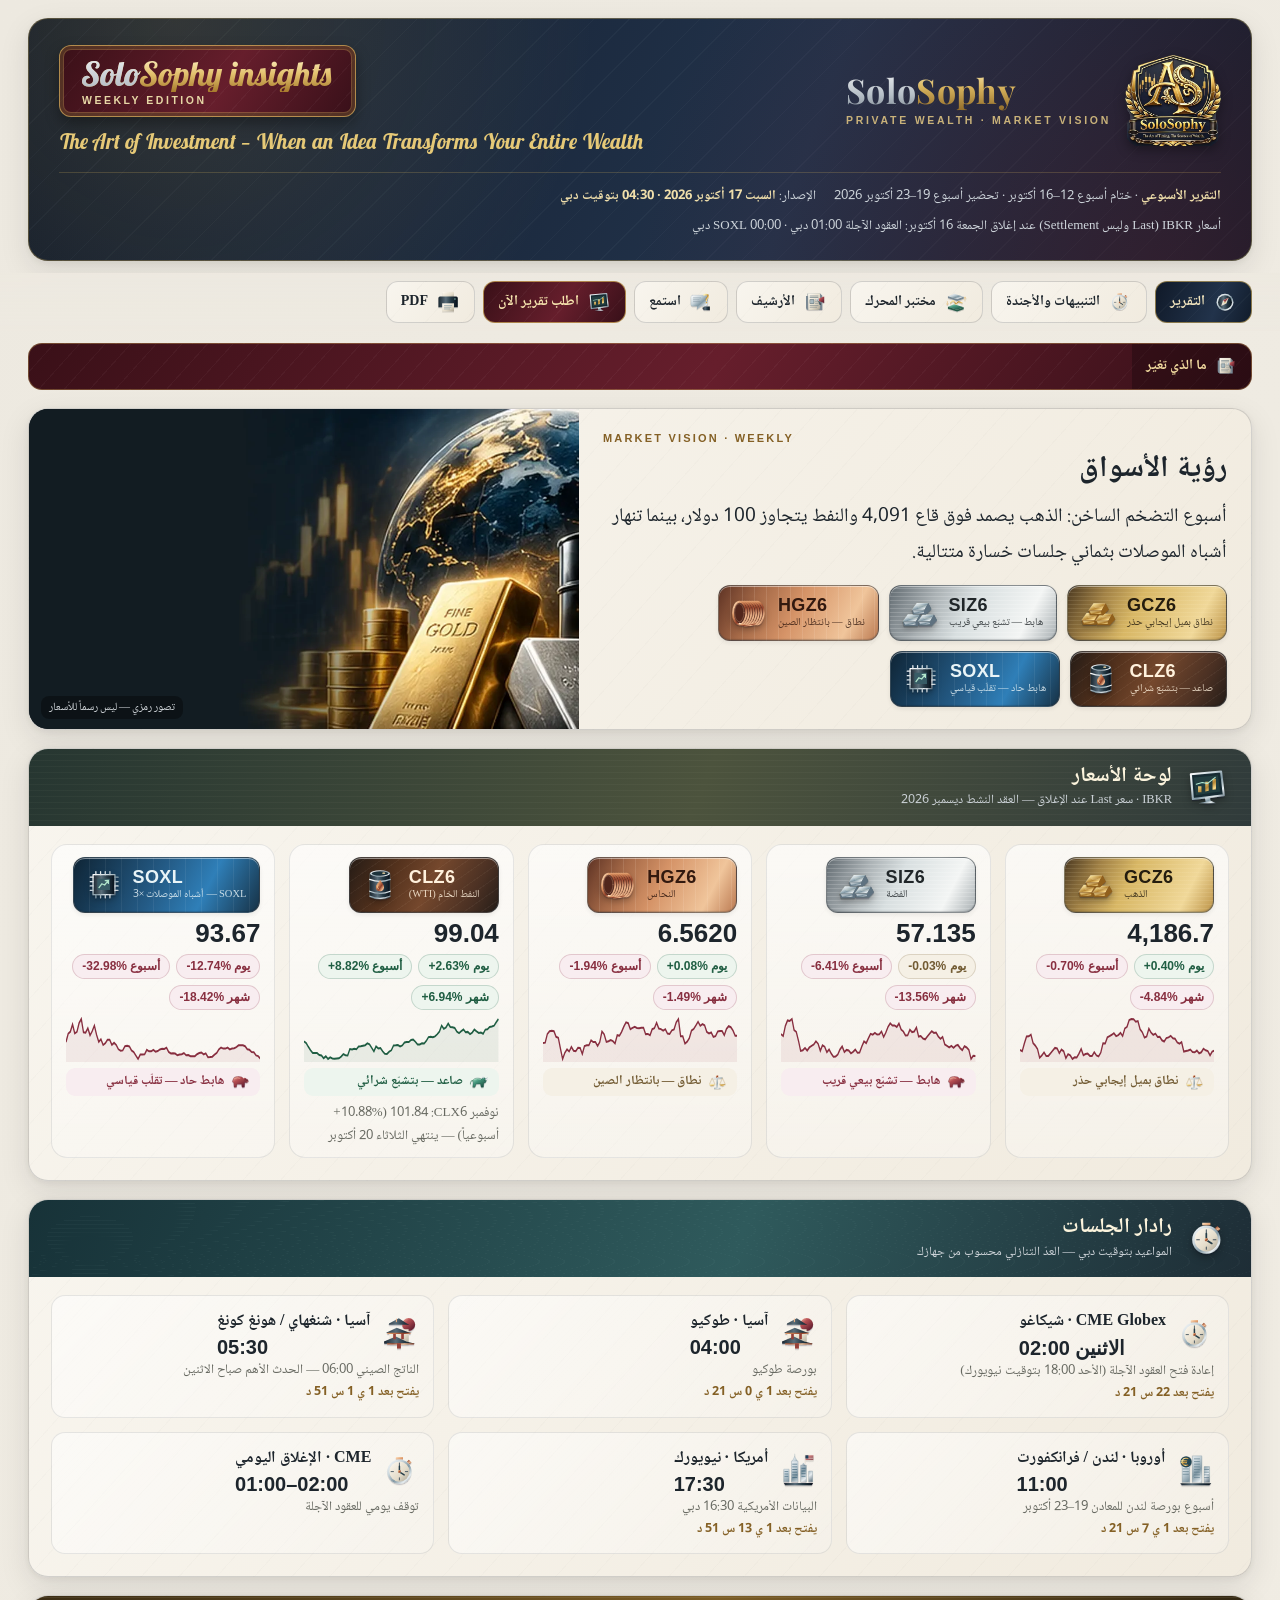
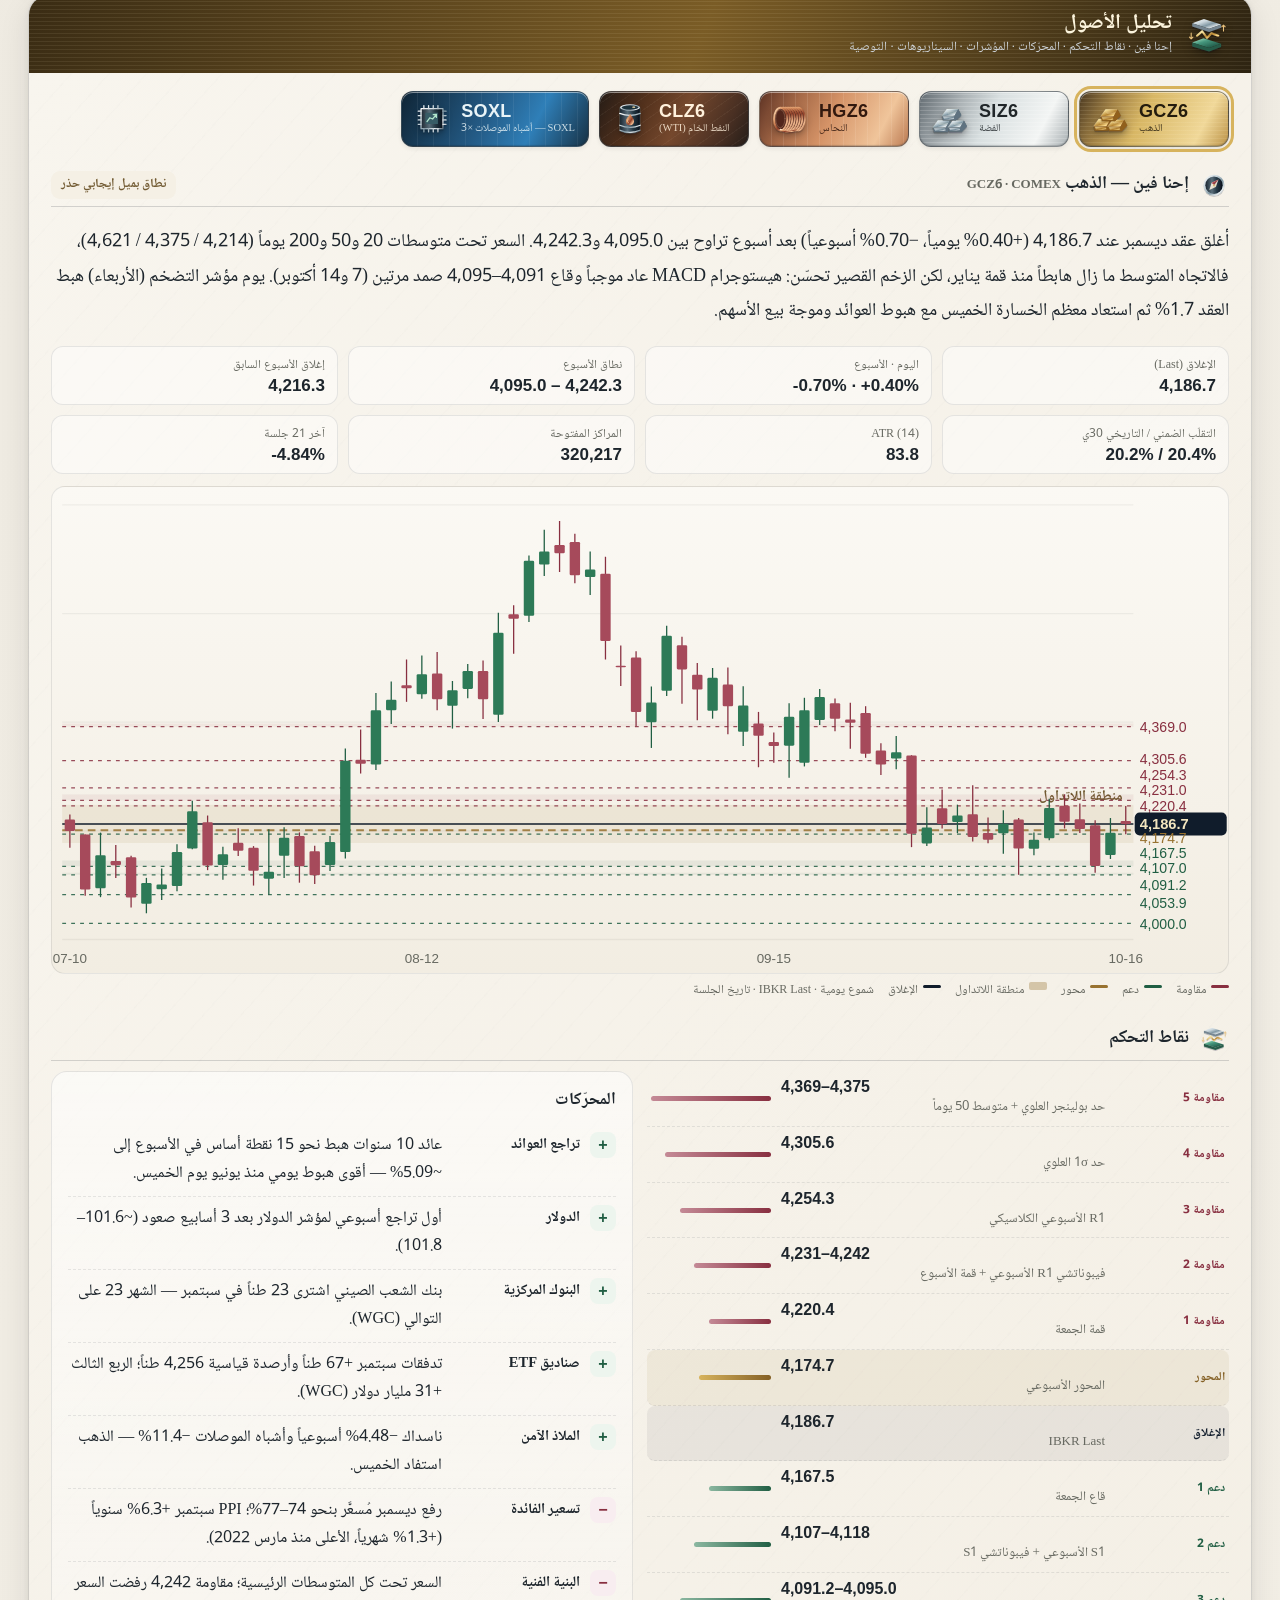
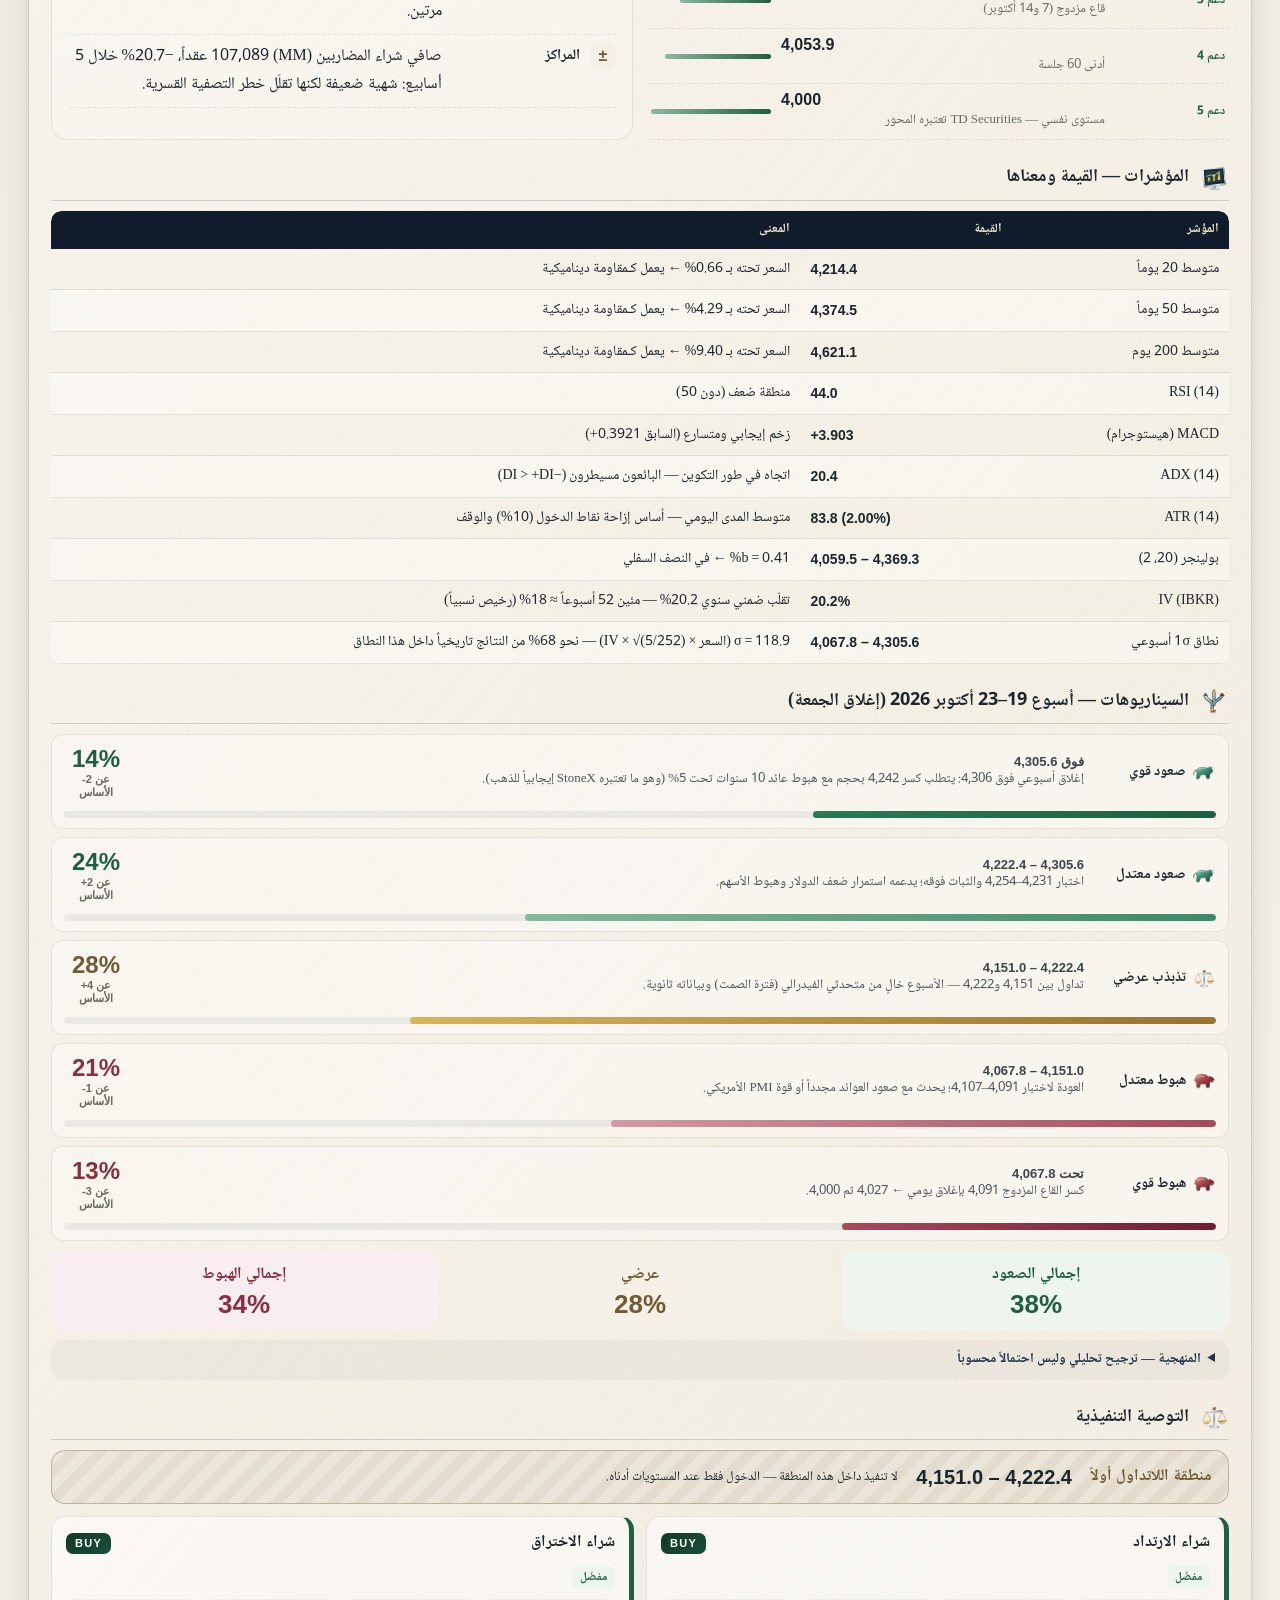
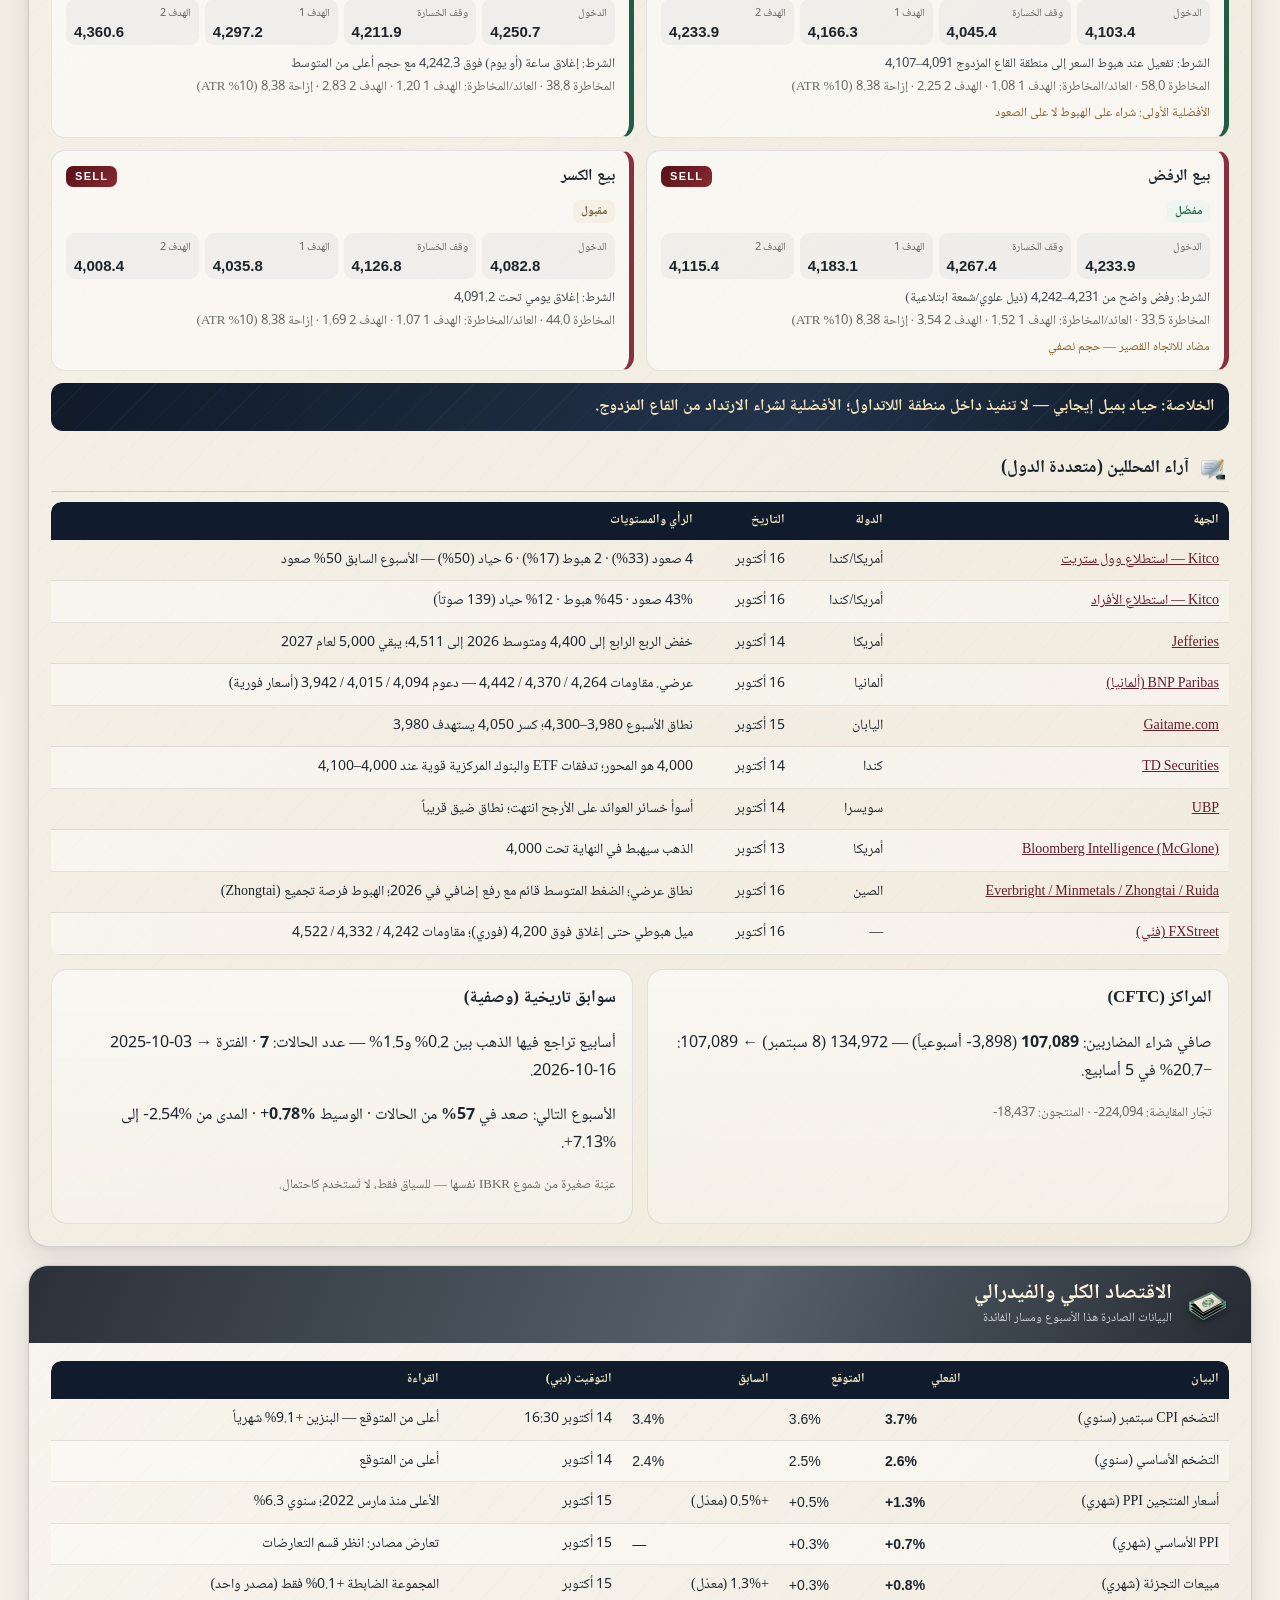
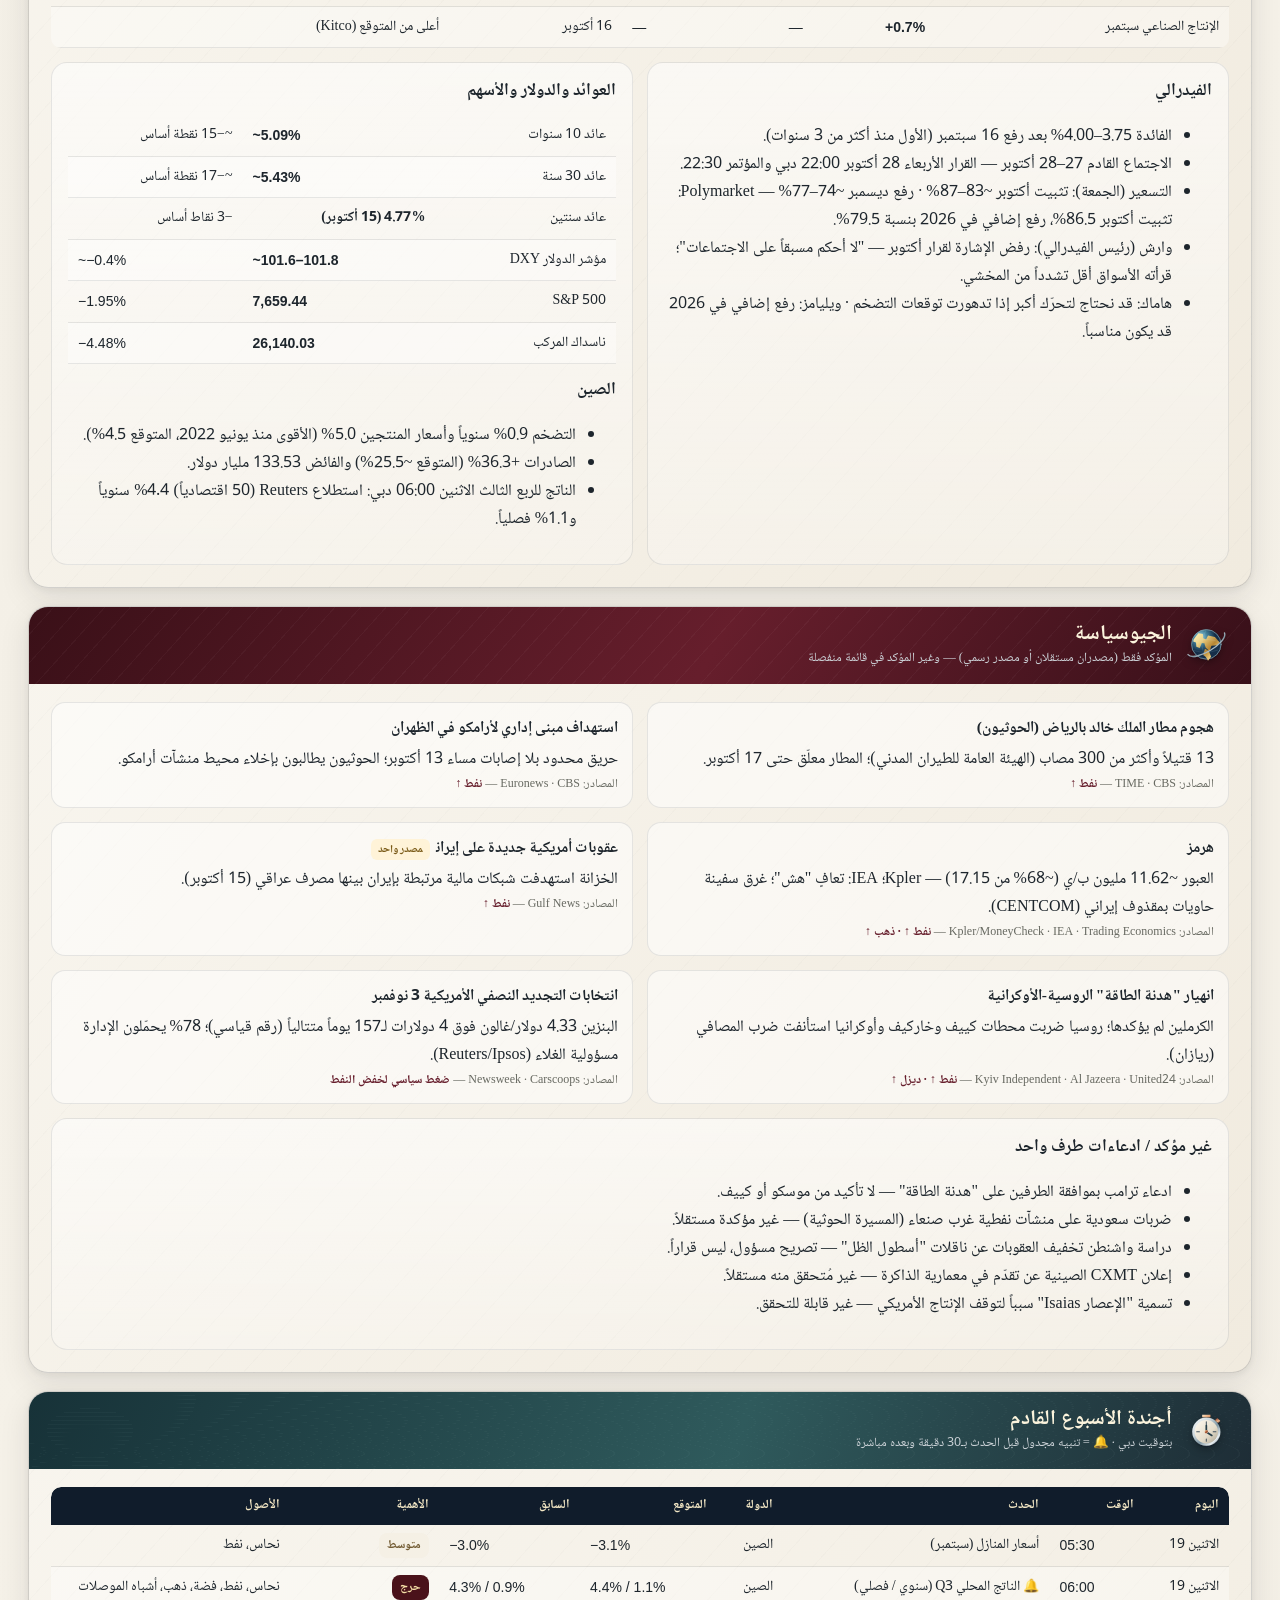
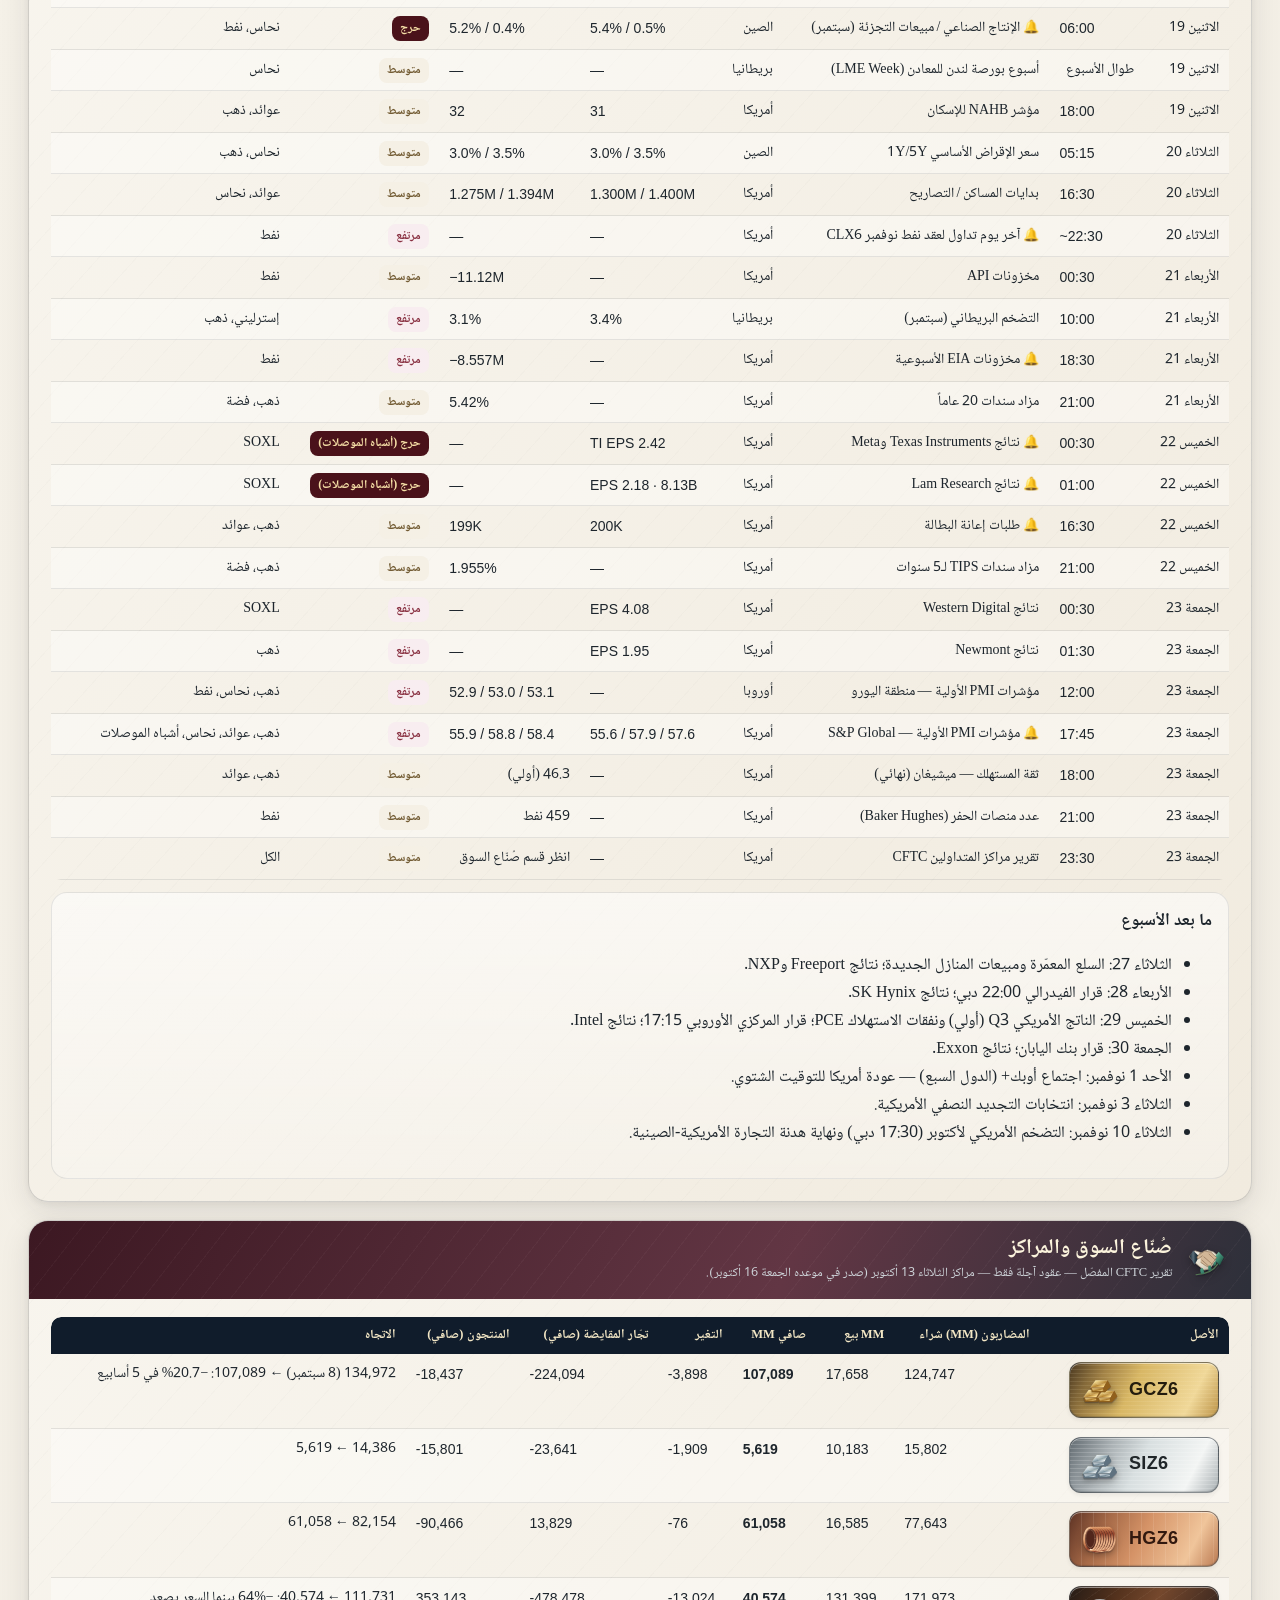
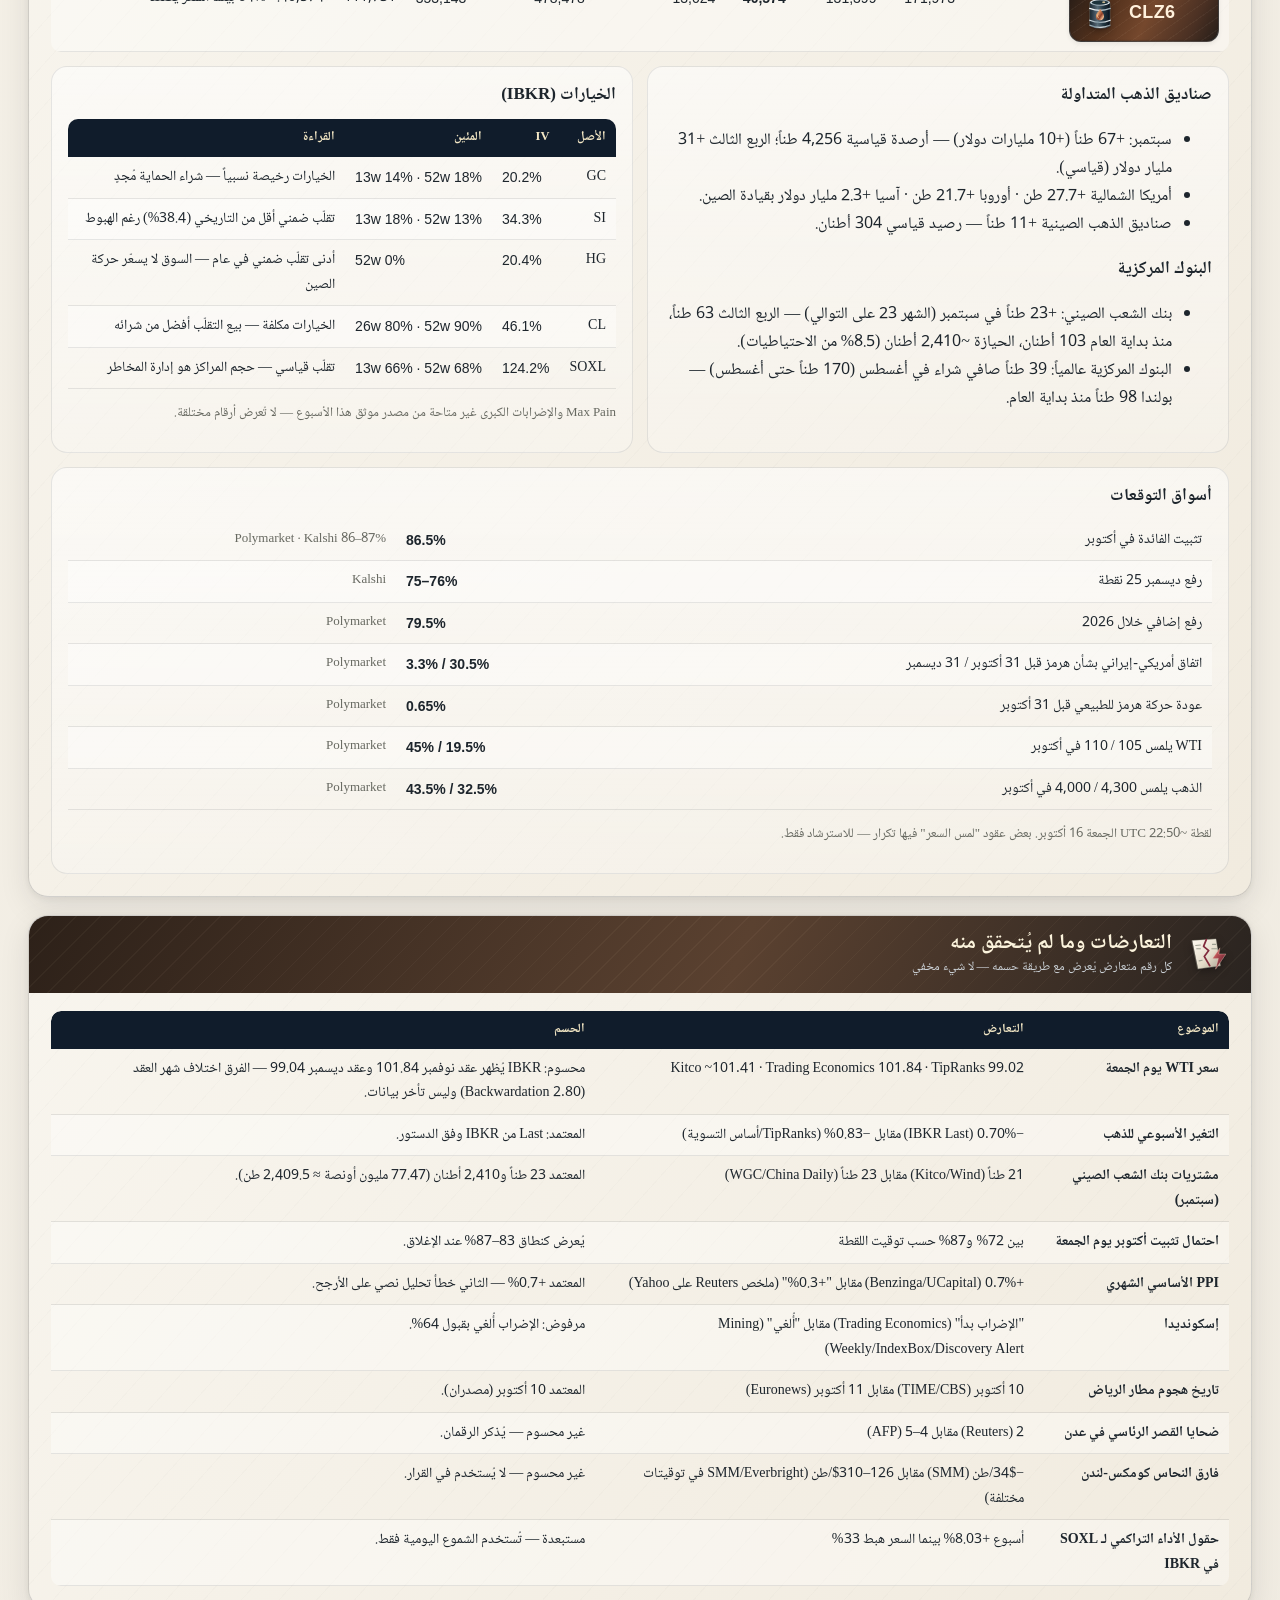
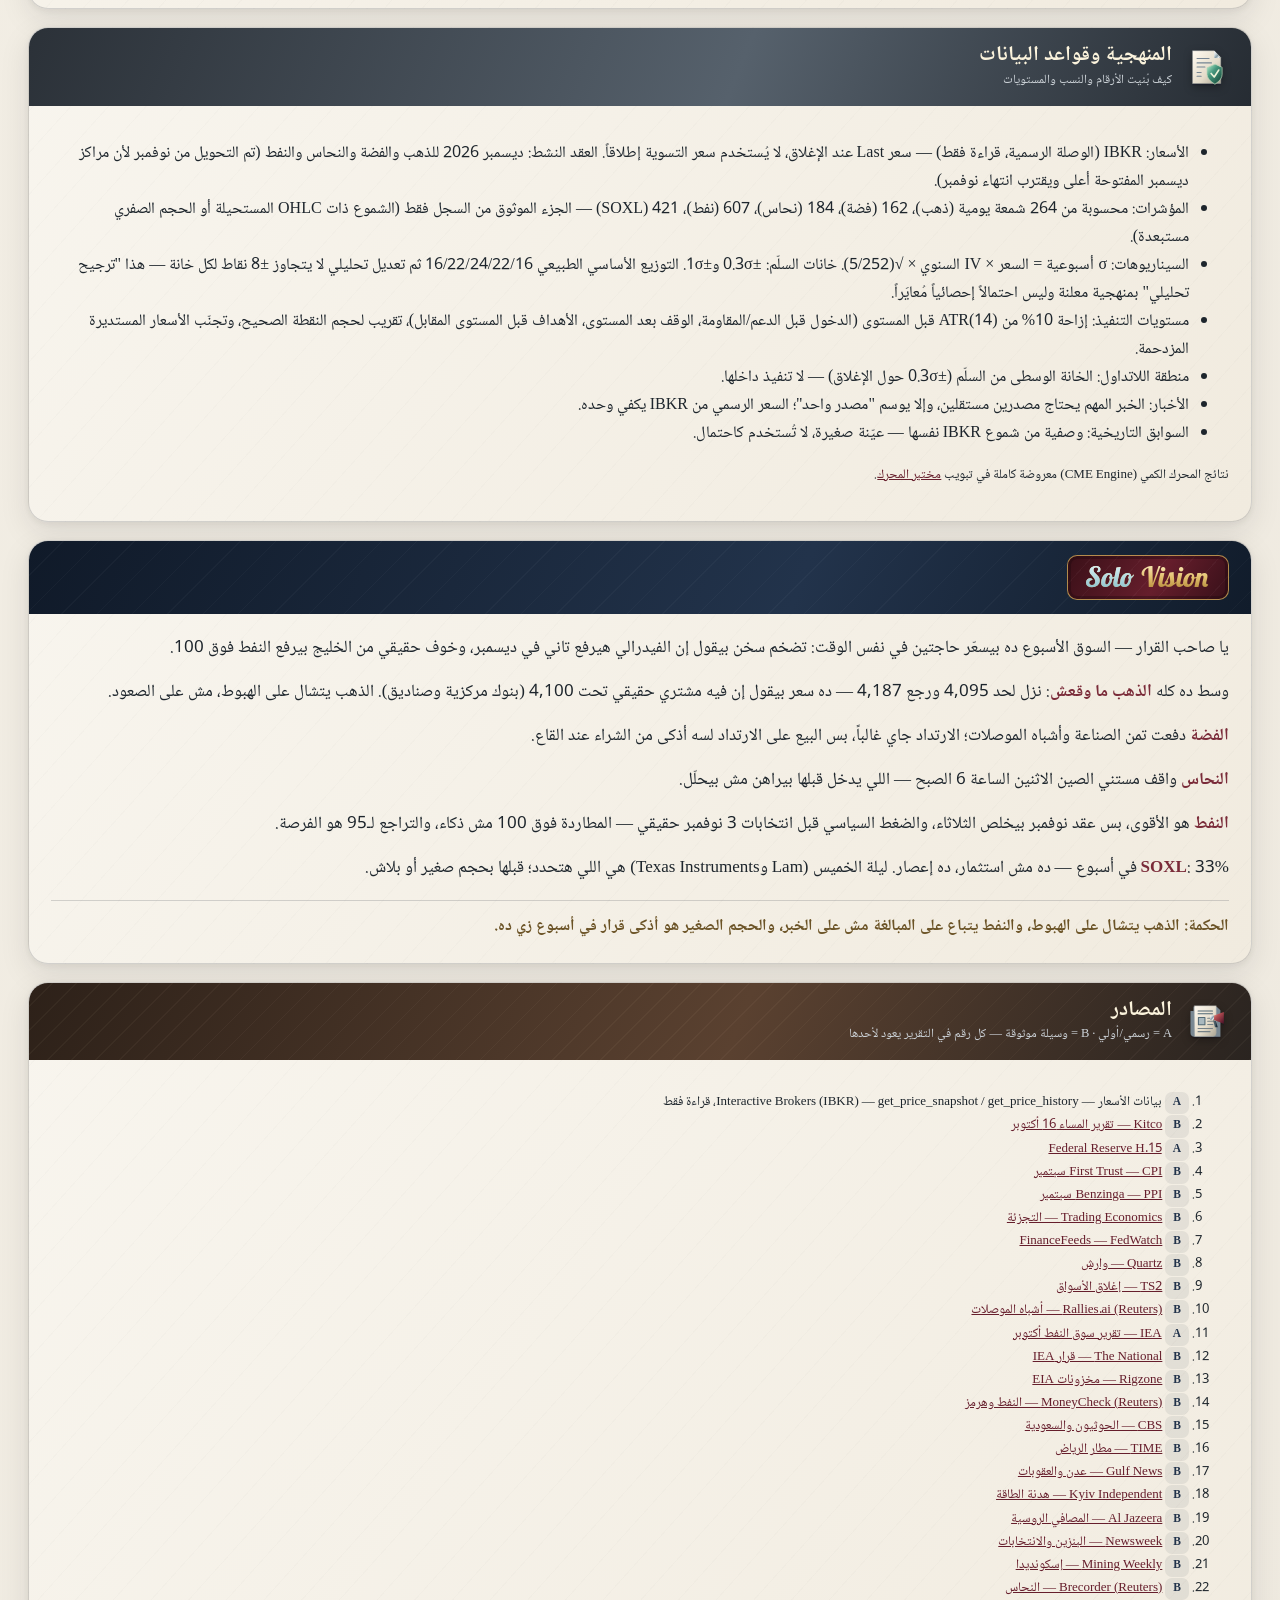
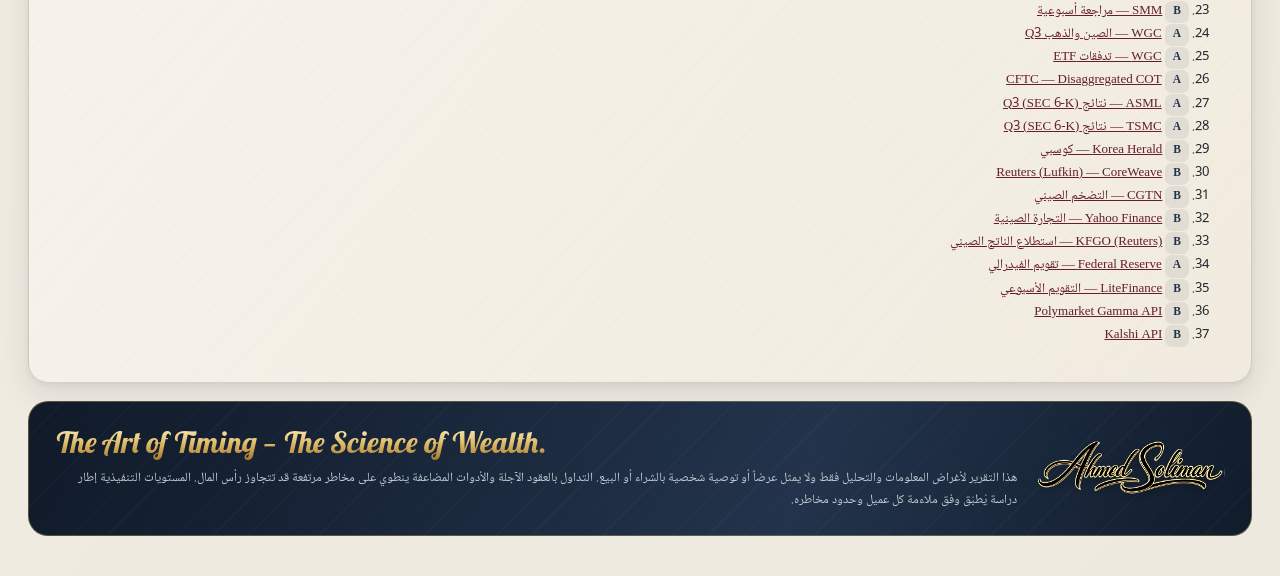
==== docs/index.html @ 155efdec "SoloSophy Insights web app + first weekly report (17 Oct 2026) - docs/: new static web app in the St" ====
<!doctype html>
<html lang="ar" dir="rtl">
<head>
<meta charset="utf-8">
<meta name="viewport" content="width=device-width,initial-scale=1,viewport-fit=cover">
<title>SoloSophy Insights</title>
<meta name="description" content="SoloSophy Insights — تقارير الأسواق للذهب والفضة والنحاس والنفط وأشباه الموصلات">
<meta name="theme-color" content="#101c2b">
<link rel="icon" href="assets/img/favicon.png">
<link rel="preconnect" href="https://fonts.googleapis.com"><link rel="preconnect" href="https://fonts.gstatic.com" crossorigin>
<link href="https://fonts.googleapis.com/css2?family=Lobster+Two:ital@1&family=Playfair+Display:wght@700&display=swap" rel="stylesheet">
<link rel="stylesheet" href="app.css?v=1">
</head>
<body>
<div class="wrap">
  <header class="hdr" id="top">
    <div class="hdr-inner">
      <div class="lockup">
        <img src="assets/img/logo.webp" alt="SoloSophy">
        <div class="company"><span class="s1">Solo</span><span class="s2">Sophy</span><small>PRIVATE WEALTH · MARKET VISION</small></div>
      </div>
      <div class="titleblock">
        <div class="plaque-title"><b><i>Solo</i>Sophy insights</b><span id="edition">Market Vision Edition</span></div>
        <div class="slogan" id="slogan">The Art of Investment — When an Idea Transforms Your Entire Wealth</div>
      </div>
    </div>
    <div class="hdr-meta" id="hdrMeta"><span>جارِ التحميل…</span></div>
  </header>
</div>

<nav class="nav" aria-label="أقسام التطبيق">
  <div class="wrap" role="tablist">
    <button class="tab" role="tab" data-view="report" aria-selected="true"><img src="assets/icons/compass.svg" alt="">التقرير</button>
    <button class="tab" role="tab" data-view="alerts"><img src="assets/icons/clock.svg" alt="">التنبيهات والأجندة</button>
    <button class="tab" role="tab" data-view="engine"><img src="assets/icons/levels.svg" alt="">مختبر المحرك</button>
    <button class="tab" role="tab" data-view="archive"><img src="assets/icons/news.svg" alt="">الأرشيف</button>
    <button class="tab" role="tab" data-view="listen"><img src="assets/icons/chat.svg" alt="">استمع</button>
    <button class="tab cta" role="tab" data-view="generate"><img src="assets/icons/monitor.svg" alt="">اطلب تقرير الآن</button>
    <button class="tab noprint" id="printBtn" title="حفظ PDF"><img src="assets/icons/print.svg" alt="">PDF</button>
  </div>
</nav>

<main class="wrap">
  <div class="ticker" id="ticker"><div class="lbl"><img src="assets/icons/news.svg" alt="">ما الذي تغيّر</div><div class="track"><div class="run" id="tickerRun"></div></div></div>
  <section id="view-report" class="view"></section>
  <section id="view-alerts" class="view hide"></section>
  <section id="view-engine" class="view hide"></section>
  <section id="view-archive" class="view hide"></section>
  <section id="view-listen" class="view hide"></section>
  <section id="view-generate" class="view hide"></section>

  <footer class="ftr">
    <img src="assets/img/signature.png" alt="Ahmed Soliman">
    <div>
      <div class="tl">The Art of Timing — The Science of Wealth.</div>
      <div class="disc" id="disclaimer">هذا التقرير لأغراض المعلومات والتحليل فقط ولا يمثل توصية شخصية.</div>
    </div>
  </footer>
</main>
<script src="app.js?v=1"></script>
</body>
</html>
---- docs/app.css ----
/* SoloSophy Insights — Web App
   Identity: SoloSophy Studio (ivory reading surface, deep navy frame, burgundy + engraved gold brand).
   FIXED (do not change per report): tokens below, header lockup (logo right of company name; report plaque + slogan on the left),
   product plaques per family, section-header language, Solo Vision block before footer, footer slogan + signature.
   VARIABLE (per report): data, edition label, section order inside the report body, chart content, tags. */
@font-face{font-family:"Noto Naskh Arabic";font-weight:400;font-display:swap;src:url(assets/fonts/NotoNaskhArabic-400.woff2) format("woff2")}
@font-face{font-family:"Noto Naskh Arabic";font-weight:700;font-display:swap;src:url(assets/fonts/NotoNaskhArabic-700.woff2) format("woff2")}
@font-face{font-family:"SoloSignature";font-display:swap;src:url(assets/fonts/SoloSignature.otf) format("opentype")}

:root{
  --ink:#1d252c;--muted:#676961;--navy:#101c2b;--navy2:#22334b;--ivory:#f7f4ed;--burgundy:#4a121a;--burgundy2:#661e2c;
  --g1:#846025;--g2:#987230;--g3:#d7b35d;--g4:#eddb9e;--metal:#98a1a9;
  --c-gc:#85621d;--c-si:#5b646a;--c-cl:#804524;--c-hg:#a9562e;--c-soxl:#42677a;
  --up:#205e43;--up-light:#edf5ee;--down:#882f40;--down-light:#f8edf0;--range:#725b33;--range-light:#f5f0e5;
  --edge:rgba(66,73,80,.21);--edge-soft:rgba(66,73,80,.12);--radius:20px;--gutter:clamp(12px,2.2vw,28px);
  --page:linear-gradient(130deg,#ede9e0,#f5f1e8 53%,#eee9df);
  --paper:repeating-linear-gradient(132deg,transparent 0 27px,rgba(43,49,53,.014) 27px 28px),linear-gradient(125deg,#f8f5ee,#f1ebdf);
  --navy-surface:repeating-linear-gradient(135deg,transparent 0 24px,rgba(220,228,236,.032) 24px 25px),linear-gradient(110deg,#101a29,#22334b 63%,#111c2b);
  --brand-surface:repeating-linear-gradient(132deg,transparent 0 18px,rgba(255,235,235,.035) 18px 19px),linear-gradient(120deg,#3a1018,#661e2c 56%,#381019);
  --frame-surface:linear-gradient(135deg,#ccd1d2,#4b5864 20%,#202c38 67%,#98a1a9);
  --serif:"Noto Naskh Arabic","Geeza Pro",Tahoma,serif;--latin:"Avenir Next","Segoe UI",Arial,sans-serif;
  --script:"SoloSignature","Lobster Two","Snell Roundhand","Apple Chancery",cursive;
  --display:"Playfair Display",Georgia,serif;
  --shadow:0 10px 30px rgba(26,32,40,.10),0 2px 6px rgba(26,32,40,.06);
}
*{box-sizing:border-box}
html{scroll-behavior:smooth;-webkit-text-size-adjust:100%}
body{margin:0;background:var(--page);color:var(--ink);font:16px/1.75 var(--serif);direction:rtl;min-height:100vh}
a{color:var(--burgundy2)}
img{max-width:100%}
.num,.ltr{direction:ltr;unicode-bidi:isolate;font-variant-numeric:tabular-nums}
.wrap{width:min(1240px,calc(100% - 2*var(--gutter)));margin:0 auto}
.muted{color:var(--muted)}
.small{font-size:13px}
.hide{display:none!important}

/* ---------- header (FIXED) ---------- */
.hdr{margin-top:18px;border-radius:var(--radius);background:var(--navy-surface);color:#eef0f1;padding:26px 30px 22px;position:relative;overflow:hidden;border:1px solid rgba(215,179,93,.35);box-shadow:var(--shadow)}
.hdr:before{content:"";position:absolute;inset:0;background:radial-gradient(circle at 12% 0%,rgba(215,179,93,.16),transparent 38%),radial-gradient(circle at 92% 110%,rgba(102,30,44,.35),transparent 45%);pointer-events:none}
.hdr-inner{position:relative;display:grid;grid-template-columns:auto minmax(0,1fr);gap:24px;align-items:center}
.lockup{display:flex;align-items:center;gap:14px}
.lockup img{width:96px;filter:drop-shadow(0 4px 6px rgba(0,0,0,.35))}
.company{font:700 34px/1 var(--display);letter-spacing:.01em;direction:ltr}
.company .s1{background:linear-gradient(180deg,#f5f6f7,#b7c0c8 60%,#7d8892);-webkit-background-clip:text;background-clip:text;color:transparent}
.company .s2{background:linear-gradient(180deg,#fff2c0,#d7b35d 45%,#8a6424);-webkit-background-clip:text;background-clip:text;color:transparent}
.company small{display:block;font:600 10.5px/1.4 var(--latin);letter-spacing:.26em;color:#c9b27a;margin-top:6px;-webkit-text-fill-color:#c9b27a}
.titleblock{justify-self:end;text-align:left;direction:ltr;display:flex;flex-direction:column;align-items:flex-start;gap:10px;min-width:0}
.plaque-title{display:inline-flex;flex-direction:column;gap:2px;padding:10px 22px 9px;border-radius:12px;background:var(--brand-surface);border:1px solid rgba(215,179,93,.75);box-shadow:inset 0 0 0 3px rgba(26,8,12,.35),inset 0 0 0 4px rgba(215,179,93,.35),0 6px 14px rgba(0,0,0,.35)}
.plaque-title b{font:400 34px/1.05 var(--script);color:transparent;background:linear-gradient(180deg,#fff3c7,#e2c06d 50%,#a77a2c);-webkit-background-clip:text;background-clip:text}
.plaque-title b i{font-style:normal;background:linear-gradient(180deg,#f2f4f6,#aab3bb);-webkit-background-clip:text;background-clip:text}
.plaque-title span{font:700 10.5px/1.3 var(--latin);letter-spacing:.24em;color:#e7d7a6;text-transform:uppercase}
.slogan{font:400 21px/1.35 var(--script);color:#e6c977;max-width:640px}
.hdr-meta{position:relative;margin-top:16px;display:flex;flex-wrap:wrap;gap:8px 18px;font-size:13px;color:#cfd6dc;border-top:1px solid rgba(215,179,93,.22);padding-top:12px}
.hdr-meta b{color:#f0dfab;font-weight:700}

/* ---------- nav ---------- */
.nav{position:sticky;top:0;z-index:40;margin-top:12px;padding:8px 0;background:linear-gradient(180deg,rgba(237,233,224,.97),rgba(237,233,224,.9));backdrop-filter:blur(6px)}
.nav .wrap{display:flex;gap:8px;overflow-x:auto;scrollbar-width:none}
.nav .wrap::-webkit-scrollbar{display:none}
.tab{flex:0 0 auto;display:inline-flex;align-items:center;gap:8px;padding:8px 14px;border-radius:12px;border:1px solid var(--edge);background:var(--paper);color:var(--ink);font:700 14px var(--serif);cursor:pointer;white-space:nowrap}
.tab img{width:24px;height:24px}
.tab[aria-selected="true"]{background:var(--navy-surface);color:#f3e6bf;border-color:rgba(215,179,93,.6)}
.tab.cta{background:var(--brand-surface);color:#f6e4ae;border-color:rgba(215,179,93,.7)}

/* ---------- ticker ---------- */
.ticker{margin-top:12px;border-radius:14px;background:var(--brand-surface);color:#f5e9ec;display:flex;align-items:center;overflow:hidden;border:1px solid rgba(215,179,93,.35)}
.ticker .lbl{flex:0 0 auto;display:flex;align-items:center;gap:8px;padding:10px 14px;background:rgba(0,0,0,.25);font-weight:700;color:#f3dca0;font-size:14px}
.ticker .lbl img{width:22px}
.ticker .track{flex:1;overflow:hidden;white-space:nowrap;mask-image:linear-gradient(90deg,transparent,#000 4%,#000 96%,transparent)}
.ticker .run{display:inline-block;padding-inline-start:100%;animation:tick 70s linear infinite;font-size:14px}
.ticker:hover .run{animation-play-state:paused}
.ticker .run span{margin-inline-end:42px}
.ticker .run span:before{content:"◆";color:#d7b35d;margin-inline-end:10px;font-size:10px}
@keyframes tick{from{transform:translateX(0)}to{transform:translateX(100%)}}
@media (prefers-reduced-motion:reduce){.ticker .run{animation:none;padding:0;white-space:normal}}

/* ---------- sections ---------- */
.sec{margin-top:18px;border-radius:var(--radius);background:var(--paper);border:1px solid var(--edge);box-shadow:var(--shadow);overflow:hidden}
.sec-h{display:flex;align-items:center;gap:13px;padding:14px 22px;min-height:70px;background:var(--section-fill,var(--navy-surface));color:#f4f5f5}
.sec-h img{width:44px;height:44px;flex:0 0 auto;filter:drop-shadow(0 3px 4px rgba(0,0,0,.3))}
.sec-h h2{margin:0;font:700 21px/1.3 var(--serif);color:#fbf3dc}
.sec-h p{margin:0;font-size:12.5px;color:#cdd3d8}
.sec-h .end{margin-inline-start:auto;display:flex;gap:8px;align-items:center}
.sec-b{padding:18px 22px 22px}
.f-green{--section-fill:repeating-linear-gradient(0deg,transparent 0 5px,#d6d0b00a 5px 6px),linear-gradient(112deg,#263631,#4c533d 55%,#303b3b)}
.f-plum{--section-fill:repeating-linear-gradient(128deg,transparent 0 22px,#f8d9dc09 22px 23px),linear-gradient(112deg,#3c1822,#623644 62%,#2d303a)}
.f-teal{--section-fill:repeating-radial-gradient(ellipse at 5% 80%,transparent 0 23px,#b9ddd509 24px 25px),linear-gradient(112deg,#173238,#2f5a5c 58%,#1e2d36)}
.f-brown{--section-fill:repeating-linear-gradient(135deg,transparent 0 16px,#ffe3c00a 16px 17px),linear-gradient(112deg,#2d2119,#5a4130 58%,#2a2420)}
.f-gold{--section-fill:repeating-linear-gradient(0deg,transparent 0 3px,rgba(255,241,201,.08) 3px 4px),linear-gradient(112deg,#3a2c14,#7a5c26 55%,#2e2412)}
.f-steel{--section-fill:linear-gradient(112deg,#2b3138,#56616c 58%,#262c33)}
.f-burg{--section-fill:var(--brand-surface)}
.grid{display:grid;gap:14px}
.g2{grid-template-columns:repeat(2,minmax(0,1fr))}
.g3{grid-template-columns:repeat(3,minmax(0,1fr))}
.g5{grid-template-columns:repeat(5,minmax(0,1fr))}
.card{background:linear-gradient(180deg,rgba(255,255,255,.55),rgba(255,255,255,.25));border:1px solid var(--edge-soft);border-radius:16px;padding:14px 16px}
.card h3{margin:0 0 8px;font-size:17px}
.kicker{font:700 11px/1.4 var(--latin);letter-spacing:.2em;color:var(--g1);text-transform:uppercase;direction:ltr}
.lead{font-size:18px;line-height:1.9}

/* ---------- product plaques (FIXED per family) ---------- */
.plaque{position:relative;display:inline-flex;align-items:center;gap:9px;min-width:150px;padding:7px 13px 7px 10px;min-height:56px;border:1px solid rgba(70,77,83,.6);border-radius:12px;background:var(--family-texture),var(--family-material);color:var(--plaque-ink);box-shadow:inset 0 1px 0 rgba(255,255,255,.47),inset 0 -1px 1px rgba(21,26,29,.2),0 2px 4px rgba(35,40,44,.08);direction:ltr;text-align:left;font-family:var(--latin);white-space:nowrap;line-height:1.15;cursor:pointer}
.plaque img{width:40px;height:40px;filter:drop-shadow(0 3px 3px rgba(0,0,0,.28))}
.plaque b{display:block;font:800 18px/1 var(--latin);letter-spacing:.02em}
.plaque small{display:block;font-size:10.5px;opacity:.85;margin-top:3px;font-family:var(--serif);direction:rtl}
.plaque.sel{outline:3px solid #d7b35d;outline-offset:2px}
[data-family="gc"]{--accent:#98722c;--plaque-ink:#241c0e;--family-texture:repeating-linear-gradient(0deg,transparent 0 3px,rgba(255,241,201,.1) 3px 4px);--family-material:linear-gradient(117deg,#4b3921 0%,#a28246 22%,#d8b765 43%,#f0d899 80%,#bd9449 100%)}
[data-family="si"]{--accent:#7e878c;--plaque-ink:#202629;--family-texture:repeating-linear-gradient(0deg,transparent 0 3px,rgba(255,255,255,.16) 3px 4px);--family-material:linear-gradient(117deg,#636c72 0%,#abb2b5 26%,#d8dfe0 47%,#f3f5f4 80%,#a9b0b3 100%)}
[data-family="cl"]{--accent:#955c3a;--plaque-ink:#fff1dc;--family-texture:repeating-linear-gradient(145deg,transparent 0 9px,rgba(255,234,207,.045) 9px 10px);--family-material:linear-gradient(117deg,#261c16,#54321d 29%,#75482d 53%,#4a3023 82%,#251d18)}
[data-family="hg"]{--accent:#ad633f;--plaque-ink:#32190f;--family-texture:repeating-linear-gradient(90deg,transparent 0 11px,rgba(252,233,216,.12) 11px 12px);--family-material:linear-gradient(117deg,#5e3324 0%,#a66a48 24%,#d59367 48%,#f0c59b 80%,#bb7a52 100%)}
[data-family="soxl"]{--accent:#2f7fb8;--plaque-ink:#e9f4f7;--family-texture:repeating-linear-gradient(90deg,transparent 0 15px,rgba(255,255,255,.06) 15px 16px);--family-material:linear-gradient(117deg,#0f2536,#245b86 45%,#2f7fb8 70%,#173246)}

/* ---------- hero ---------- */
.hero{display:grid;grid-template-columns:minmax(0,1.1fr) minmax(0,.9fr);gap:0}
.hero .txt{padding:22px 24px}
.hero h1{margin:4px 0 8px;font:700 30px/1.35 var(--serif)}
.hero .headline{font-size:19px;line-height:1.9;margin:6px 0 14px}
.hero .imgwrap{position:relative;min-height:240px;background:#0d141d url(assets/img/hero.webp) center/cover no-repeat}
.hero .imgwrap:after{content:"تصور رمزي — ليس رسماً للأسعار";position:absolute;bottom:10px;left:12px;font-size:11px;color:#d9dee2;background:rgba(0,0,0,.35);padding:2px 8px;border-radius:8px}
.plaques{display:flex;flex-wrap:wrap;gap:10px}

/* ---------- price board ---------- */
.pcard{position:relative;border-radius:16px;padding:12px 14px 10px;background:linear-gradient(180deg,rgba(255,255,255,.62),rgba(255,255,255,.3));border:1px solid var(--edge-soft);display:flex;flex-direction:column;gap:6px;cursor:pointer;transition:transform .15s}
.pcard:hover{transform:translateY(-2px)}
.pcard .top{display:flex;justify-content:space-between;align-items:center;gap:8px}
.pcard .px{font:800 26px/1.1 var(--latin);direction:ltr;text-align:right}
.chips{display:flex;flex-wrap:wrap;gap:6px}
.chip{display:inline-flex;align-items:center;gap:4px;padding:2px 9px;border-radius:999px;font:700 12px/1.6 var(--latin);direction:ltr;border:1px solid transparent}
.chip.up{background:var(--up-light);color:var(--up);border-color:rgba(32,94,67,.2)}
.chip.dn{background:var(--down-light);color:var(--down);border-color:rgba(136,47,64,.2)}
.chip.fl{background:var(--range-light);color:var(--range);border-color:rgba(114,91,51,.2)}
.tag{display:inline-flex;align-items:center;gap:6px;padding:3px 10px;border-radius:9px;font-size:12.5px;font-weight:700}
.tag img{width:20px}
.tag.bullish{background:var(--up-light);color:var(--up)}
.tag.bearish{background:var(--down-light);color:var(--down)}
.tag.range{background:var(--range-light);color:var(--range)}
.spark{width:100%;height:46px}
.pcard .stance{font-size:13px;color:#3b4148;line-height:1.6}

/* ---------- sessions ---------- */
.sess{border-radius:14px;padding:12px 14px;border:1px solid var(--edge-soft);background:linear-gradient(135deg,rgba(255,255,255,.55),rgba(255,255,255,.2))}
.sess .h{display:flex;align-items:center;gap:10px}
.sess img{width:38px}
.sess .t{font:800 20px var(--latin);direction:ltr}
.sess .cd{font-size:12.5px;color:var(--g1);font-weight:700}

/* ---------- asset deep dive ---------- */
.asset-tabs{display:flex;flex-wrap:wrap;gap:10px;margin-bottom:16px}
.facts{display:grid;grid-template-columns:repeat(4,minmax(0,1fr));gap:10px;margin:12px 0}
.fact{border-radius:12px;padding:8px 12px;background:rgba(255,255,255,.45);border:1px solid var(--edge-soft)}
.fact small{display:block;font-size:12px;color:var(--muted)}
.fact b{font:800 17px var(--latin);direction:ltr;display:block;text-align:right}
.subh{display:flex;align-items:center;gap:10px;margin:22px 0 10px;padding-bottom:6px;border-bottom:1px solid var(--edge)}
.subh img{width:30px}
.subh h3{margin:0;font-size:18px}
.chart{width:100%;height:auto;display:block;border-radius:14px;background:linear-gradient(180deg,#fbf9f4,#f2ede2);border:1px solid var(--edge-soft)}
.legend{display:flex;flex-wrap:wrap;gap:6px 14px;font-size:12px;color:var(--muted);margin-top:6px}
.legend i{display:inline-block;width:18px;height:3px;border-radius:2px;vertical-align:middle;margin-inline-end:5px}

/* level ladder */
.lvl{display:grid;grid-template-columns:110px minmax(0,1fr) 120px;align-items:center;gap:10px;padding:7px 4px;border-bottom:1px dashed var(--edge-soft)}
.lvl .k{font-size:12px;font-weight:700}
.lvl .v{font:800 16px var(--latin);direction:ltr;text-align:left}
.lvl .bar{height:5px;border-radius:4px}
.lvl.r .k{color:var(--down)}.lvl.r .bar{background:linear-gradient(90deg,#c48a96,var(--down))}
.lvl.s .k{color:var(--up)}.lvl.s .bar{background:linear-gradient(90deg,#8bb7a0,var(--up))}
.lvl.p{background:rgba(152,114,48,.08);border-radius:8px}.lvl.p .k{color:var(--g1)}.lvl.p .bar{background:linear-gradient(90deg,#d7b35d,#846025)}
.lvl.now{background:rgba(16,28,43,.06);border-radius:8px}.lvl.now .k{color:var(--navy)}

/* drivers */
.drv{display:grid;grid-template-columns:28px 130px minmax(0,1fr);gap:8px;padding:8px 0;border-bottom:1px dashed var(--edge-soft);align-items:start}
.drv .s{width:26px;height:26px;border-radius:8px;display:grid;place-items:center;font:800 16px var(--latin)}
.drv .s.p{background:var(--up-light);color:var(--up)}.drv .s.m{background:var(--down-light);color:var(--down)}.drv .s.n{background:var(--range-light);color:var(--range)}
.drv b{font-size:14.5px}

/* tables */
.tbl{width:100%;border-collapse:separate;border-spacing:0;font-size:14px}
.tbl th{font-size:12.5px;color:#f3e7c5;background:var(--navy);padding:8px 10px;text-align:right;position:sticky;top:0}
.tbl th:first-child{border-start-start-radius:10px}.tbl th:last-child{border-start-end-radius:10px}
.tbl td{padding:8px 10px;border-bottom:1px solid var(--edge-soft);vertical-align:top}
.tbl tr:nth-child(even) td{background:rgba(255,255,255,.35)}
.tbl td.n{font-family:var(--latin);direction:ltr;text-align:left;white-space:nowrap}
.tblwrap{overflow-x:auto;border-radius:10px}
.imp{font-size:12px;font-weight:700;padding:2px 8px;border-radius:8px;white-space:nowrap}
.imp.crit{background:#4a121a;color:#f5dfa6}.imp.high{background:var(--down-light);color:var(--down)}.imp.med{background:var(--range-light);color:var(--range)}
.bell{font-size:13px}

/* scenario ladder */
.ladder{display:flex;flex-direction:column;gap:8px}
.rung{display:grid;grid-template-columns:120px minmax(0,1fr) 64px;gap:12px;align-items:center;padding:10px 12px;border-radius:12px;border:1px solid var(--edge-soft);background:rgba(255,255,255,.4)}
.rung .nm{font-weight:700;font-size:14.5px;display:flex;align-items:center;gap:6px}
.rung .nm img{width:24px}
.rung .rg{font:700 13px var(--latin);direction:ltr;text-align:right;color:#3d444b}
.rung .why{font-size:13px;color:#4b5258;line-height:1.65}
.rung .w{font:800 24px var(--latin);text-align:center}
.rung .bar{grid-column:1/-1;height:7px;border-radius:5px;background:rgba(0,0,0,.06);overflow:hidden}
.rung .bar i{display:block;height:100%;border-radius:5px}
.rung.strong_up .w,.rung.mild_up .w{color:var(--up)}.rung.strong_up .bar i{background:linear-gradient(90deg,#2a7a57,#205e43)}.rung.mild_up .bar i{background:linear-gradient(90deg,#86b89f,#3c8a66)}
.rung.range .w{color:var(--range)}.rung.range .bar i{background:linear-gradient(90deg,#d7b35d,#987230)}
.rung.mild_down .w,.rung.strong_down .w{color:var(--down)}.rung.mild_down .bar i{background:linear-gradient(90deg,#d29aa6,#a64a5b)}.rung.strong_down .bar i{background:linear-gradient(90deg,#a64a5b,#6d1f2f)}
.totals{display:grid;grid-template-columns:repeat(3,minmax(0,1fr));gap:10px;margin-top:10px}
.total{border-radius:12px;padding:10px 14px;text-align:center;font-weight:700}
.total b{display:block;font:800 26px var(--latin)}
.total.u{background:var(--up-light);color:var(--up)}.total.r{background:var(--range-light);color:var(--range)}.total.d{background:var(--down-light);color:var(--down)}
.tilt{font:700 11px var(--latin);direction:ltr;color:var(--muted)}
details.method{margin-top:10px;border-radius:12px;background:rgba(16,28,43,.04);padding:8px 14px;font-size:13.5px}
details.method summary{cursor:pointer;font-weight:700;color:var(--navy2)}

/* recommendations */
.ntz{border-radius:14px;padding:12px 16px;background:repeating-linear-gradient(135deg,rgba(114,91,51,.06) 0 10px,rgba(114,91,51,.12) 10px 20px);border:1px solid rgba(114,91,51,.35);display:flex;flex-wrap:wrap;gap:8px 18px;align-items:center}
.ntz b.v{font:800 20px var(--latin);direction:ltr}
.ntz .lbl{font-weight:800;color:var(--range)}
.setups{display:grid;grid-template-columns:repeat(2,minmax(0,1fr));gap:12px;margin-top:12px}
.setup{border-radius:14px;padding:12px 14px;border:1px solid var(--edge-soft);background:rgba(255,255,255,.5);position:relative}
.setup.long{border-inline-start:5px solid var(--up)}.setup.short{border-inline-start:5px solid var(--down)}
.setup .hd{display:flex;align-items:center;justify-content:space-between;gap:8px;margin-bottom:6px}
.setup .hd b{font-size:16px}
.action{font:800 11px/1 var(--latin);letter-spacing:.12em;padding:5px 9px;border-radius:7px;color:#fff;direction:ltr}
.action.buy{background:linear-gradient(135deg,#123b25,#1b4d3e)}.action.sell{background:linear-gradient(135deg,#541016,#8a2a32)}
.grade{font-size:11.5px;font-weight:700;padding:2px 8px;border-radius:7px}
.grade.preferred{background:var(--up-light);color:var(--up)}.grade.acceptable{background:var(--range-light);color:var(--range)}.grade.weak{background:#eceae6;color:#7a7a74}
.lv{display:grid;grid-template-columns:repeat(4,minmax(0,1fr));gap:6px;margin:8px 0}
.lv div{border-radius:9px;background:rgba(16,28,43,.04);padding:5px 8px}
.lv small{display:block;font-size:11px;color:var(--muted)}
.lv b{font:800 15px var(--latin);direction:ltr;display:block}
.setup .cond{font-size:13px;color:#3d444b}
.setup .note{font-size:12.5px;color:var(--g1);margin-top:4px}
.stance{margin-top:12px;border-radius:12px;padding:10px 14px;background:var(--navy-surface);color:#f1e3b8;font-weight:700}

/* geo */
.geo{border-radius:14px;padding:12px 14px;background:rgba(255,255,255,.5);border:1px solid var(--edge-soft)}
.geo h4{margin:0 0 4px;font-size:15.5px}
.geo .src{font-size:12px;color:var(--muted)}
.impact{font-size:12px;font-weight:700;color:var(--burgundy2)}
.single{font-size:11px;background:#fff3d8;color:#7a5a17;padding:1px 7px;border-radius:6px;margin-inline-start:6px}

/* solo vision (FIXED) */
.sv .sec-h{background:var(--navy-surface)}
.sv-plaque{display:inline-flex;padding:6px 18px;border-radius:10px;background:var(--brand-surface);border:1px solid rgba(215,179,93,.75);box-shadow:inset 0 0 0 3px rgba(26,8,12,.35)}
.sv-plaque b{font:400 28px/1.1 var(--script);color:transparent;background:linear-gradient(180deg,#fff3c7,#e2c06d 50%,#a77a2c);-webkit-background-clip:text;background-clip:text;direction:ltr}
.sv-plaque b i{font-style:normal;background:linear-gradient(180deg,#e9fbff,#7fb9c4);-webkit-background-clip:text;background-clip:text}
.sv p{font-size:17px;line-height:2;margin:0 0 10px}
.sv p b{color:#7a2b39}
.sv .wisdom{margin-top:14px;padding-top:12px;border-top:1px solid var(--edge);color:#6b5326;font-weight:700}

/* footer (FIXED) */
.ftr{margin:18px 0 40px;border-radius:var(--radius);background:var(--navy-surface);color:#e9e2cf;padding:22px 26px;display:grid;grid-template-columns:auto minmax(0,1fr);gap:18px;align-items:center;border:1px solid rgba(215,179,93,.35)}
.ftr .tl{font:400 30px/1.2 var(--script);color:transparent;background:linear-gradient(180deg,#fff3c7,#e2c06d 50%,#a77a2c);-webkit-background-clip:text;background-clip:text;direction:ltr;text-align:left}
.ftr .disc{font-size:12.5px;color:#c3c9cf;margin-top:8px;line-height:1.8}
.ftr img{width:190px;filter:drop-shadow(0 3px 4px rgba(0,0,0,.3)) brightness(1.6) sepia(.5)}

/* engine lab */
.banner{border-radius:14px;padding:12px 16px;background:repeating-linear-gradient(135deg,#fff8e6 0 12px,#fff2d1 12px 24px);border:1px solid #e3c983;color:#5e4413;font-size:14.5px}
.state{display:flex;flex-direction:column;gap:4px}
.state .st{font-weight:800;font-size:16px}
.obs{display:grid;grid-template-columns:repeat(2,minmax(0,1fr));gap:2px 12px;font-size:12.5px;margin-top:6px}
.obs span{display:flex;justify-content:space-between;border-bottom:1px dotted var(--edge-soft)}
.obs span b{font-family:var(--latin);direction:ltr}
.pill{display:inline-block;font-size:11.5px;font-weight:700;padding:1px 8px;border-radius:7px;background:rgba(16,28,43,.07);color:var(--navy2)}
.seg{display:inline-flex;border:1px solid var(--edge);border-radius:10px;overflow:hidden}
.seg button{border:0;background:transparent;padding:6px 12px;font:700 13px var(--serif);cursor:pointer;color:var(--ink)}
.seg button.on{background:var(--navy);color:#f3e6bf}
.hitbar{position:relative;height:8px;border-radius:5px;background:rgba(0,0,0,.07);min-width:90px}
.hitbar i{position:absolute;top:0;bottom:0;background:rgba(66,103,122,.35);border-radius:5px}
.hitbar em{position:absolute;top:-3px;width:3px;height:14px;background:var(--navy);border-radius:2px}
.hitbar:after{content:"";position:absolute;left:50%;top:-2px;bottom:-2px;border-left:1px dashed #a33}

/* archive / listen / generate */
.arch{display:flex;align-items:center;gap:12px;padding:12px 14px;border-radius:14px;border:1px solid var(--edge-soft);background:rgba(255,255,255,.5);cursor:pointer;margin-bottom:10px}
.arch:hover{background:rgba(255,255,255,.75)}
.arch .d{font:800 15px var(--latin);direction:ltr;color:var(--navy2);min-width:100px}
.player{display:flex;flex-wrap:wrap;gap:10px;align-items:center}
.btn{display:inline-flex;align-items:center;gap:8px;padding:9px 16px;border-radius:12px;border:1px solid rgba(215,179,93,.6);background:var(--navy-surface);color:#f3e6bf;font:700 14.5px var(--serif);cursor:pointer;text-decoration:none}
.btn.alt{background:var(--brand-surface)}
.btn.light{background:var(--paper);color:var(--ink);border-color:var(--edge)}
.btn:disabled{opacity:.5;cursor:not-allowed}
.chap{display:flex;align-items:center;gap:10px;padding:10px 12px;border-radius:12px;border:1px solid var(--edge-soft);margin-bottom:8px;background:rgba(255,255,255,.45);cursor:pointer}
.chap.on{background:var(--navy-surface);color:#f3e6bf}
.chap .no{font:800 14px var(--latin);width:28px;height:28px;border-radius:8px;display:grid;place-items:center;background:rgba(152,114,48,.15)}
select,input[type=text],textarea{font:15px var(--serif);padding:8px 10px;border-radius:10px;border:1px solid var(--edge);background:#fffdf8;color:var(--ink);width:100%}
label{font-weight:700;font-size:14px;display:block;margin:10px 0 4px}
.opts{display:grid;grid-template-columns:repeat(2,minmax(0,1fr));gap:10px}
.opt{border:1px solid var(--edge);border-radius:14px;padding:10px 12px;cursor:pointer;background:rgba(255,255,255,.45)}
.opt.on{border-color:#987230;box-shadow:0 0 0 2px rgba(152,114,48,.35);background:rgba(255,248,226,.8)}
.opt b{display:block}
.opt small{color:var(--muted)}
.toast{position:fixed;bottom:22px;left:50%;transform:translateX(-50%);background:var(--navy);color:#f3e6bf;padding:10px 18px;border-radius:12px;z-index:99;box-shadow:var(--shadow);font-weight:700}
.empty{padding:20px;text-align:center;color:var(--muted)}
.err{padding:20px;border-radius:14px;background:var(--down-light);color:var(--down)}

/* ---------- responsive ---------- */
@media (max-width:980px){
  .g5{grid-template-columns:repeat(2,minmax(0,1fr))}
  .g3{grid-template-columns:repeat(2,minmax(0,1fr))}
  .facts{grid-template-columns:repeat(2,minmax(0,1fr))}
  .hero{grid-template-columns:1fr}
  .hero .imgwrap{min-height:170px}
}
@media (max-width:680px){
  :root{--gutter:12px}
  body{font-size:15px}
  .hdr{padding:18px 16px 14px}
  .hdr-inner{grid-template-columns:1fr;gap:14px}
  .titleblock{justify-self:stretch}
  .lockup img{width:64px}.company{font-size:26px}
  .plaque-title b{font-size:27px}.slogan{font-size:17px}
  .g2,.g3,.g5,.setups,.opts{grid-template-columns:1fr}
  .lv{grid-template-columns:repeat(2,minmax(0,1fr))}
  .rung{grid-template-columns:96px minmax(0,1fr) 50px}
  .lvl{grid-template-columns:86px minmax(0,1fr) 92px}
  .drv{grid-template-columns:26px minmax(0,1fr)}.drv .t{grid-column:2}
  .ftr{grid-template-columns:1fr}.ftr img{width:150px}
  .sec-h{padding:12px 14px}.sec-b{padding:14px}
  .hero h1{font-size:24px}
  .plaque{min-width:128px}
}
@media print{
  .nav,.ticker,.noprint,#view-listen,#view-generate{display:none!important}
  body{background:#fff}
  .sec{break-inside:avoid;box-shadow:none}
  .hdr,.ftr,.sec-h{-webkit-print-color-adjust:exact;print-color-adjust:exact}
}
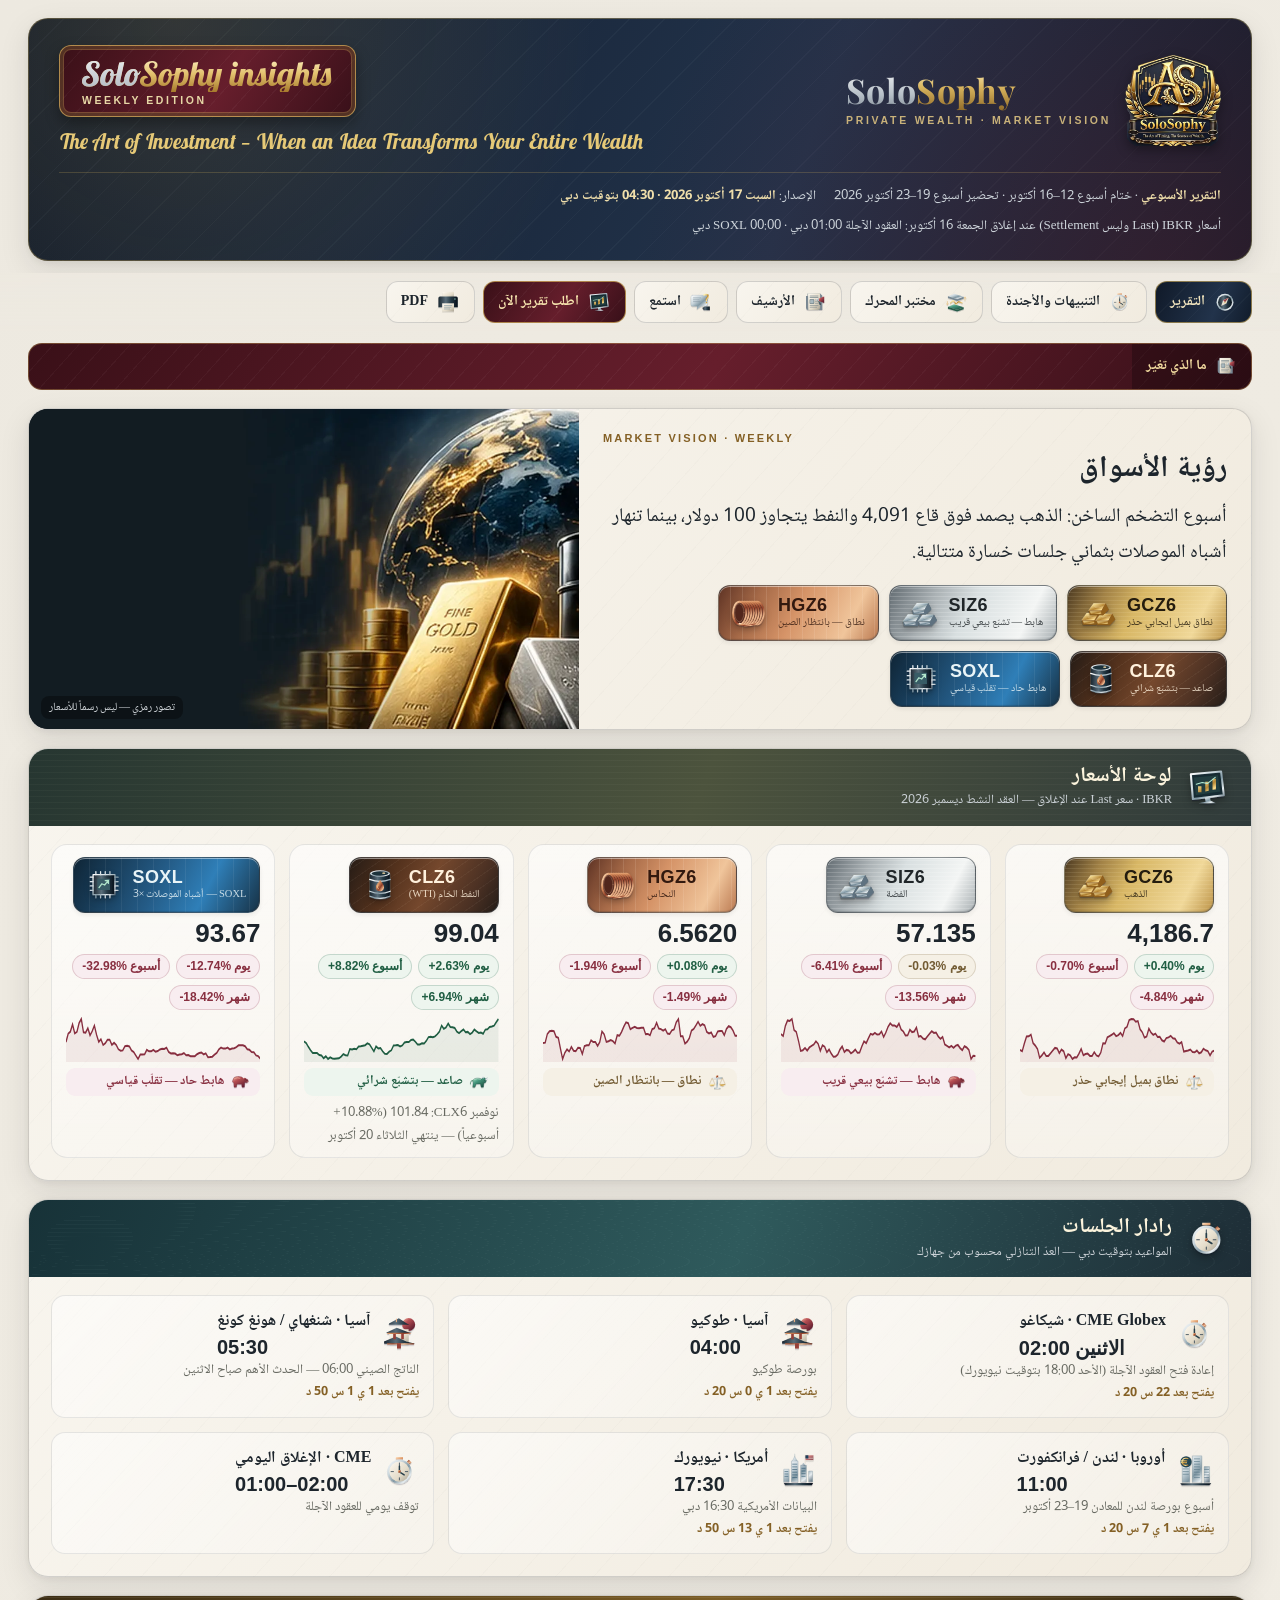
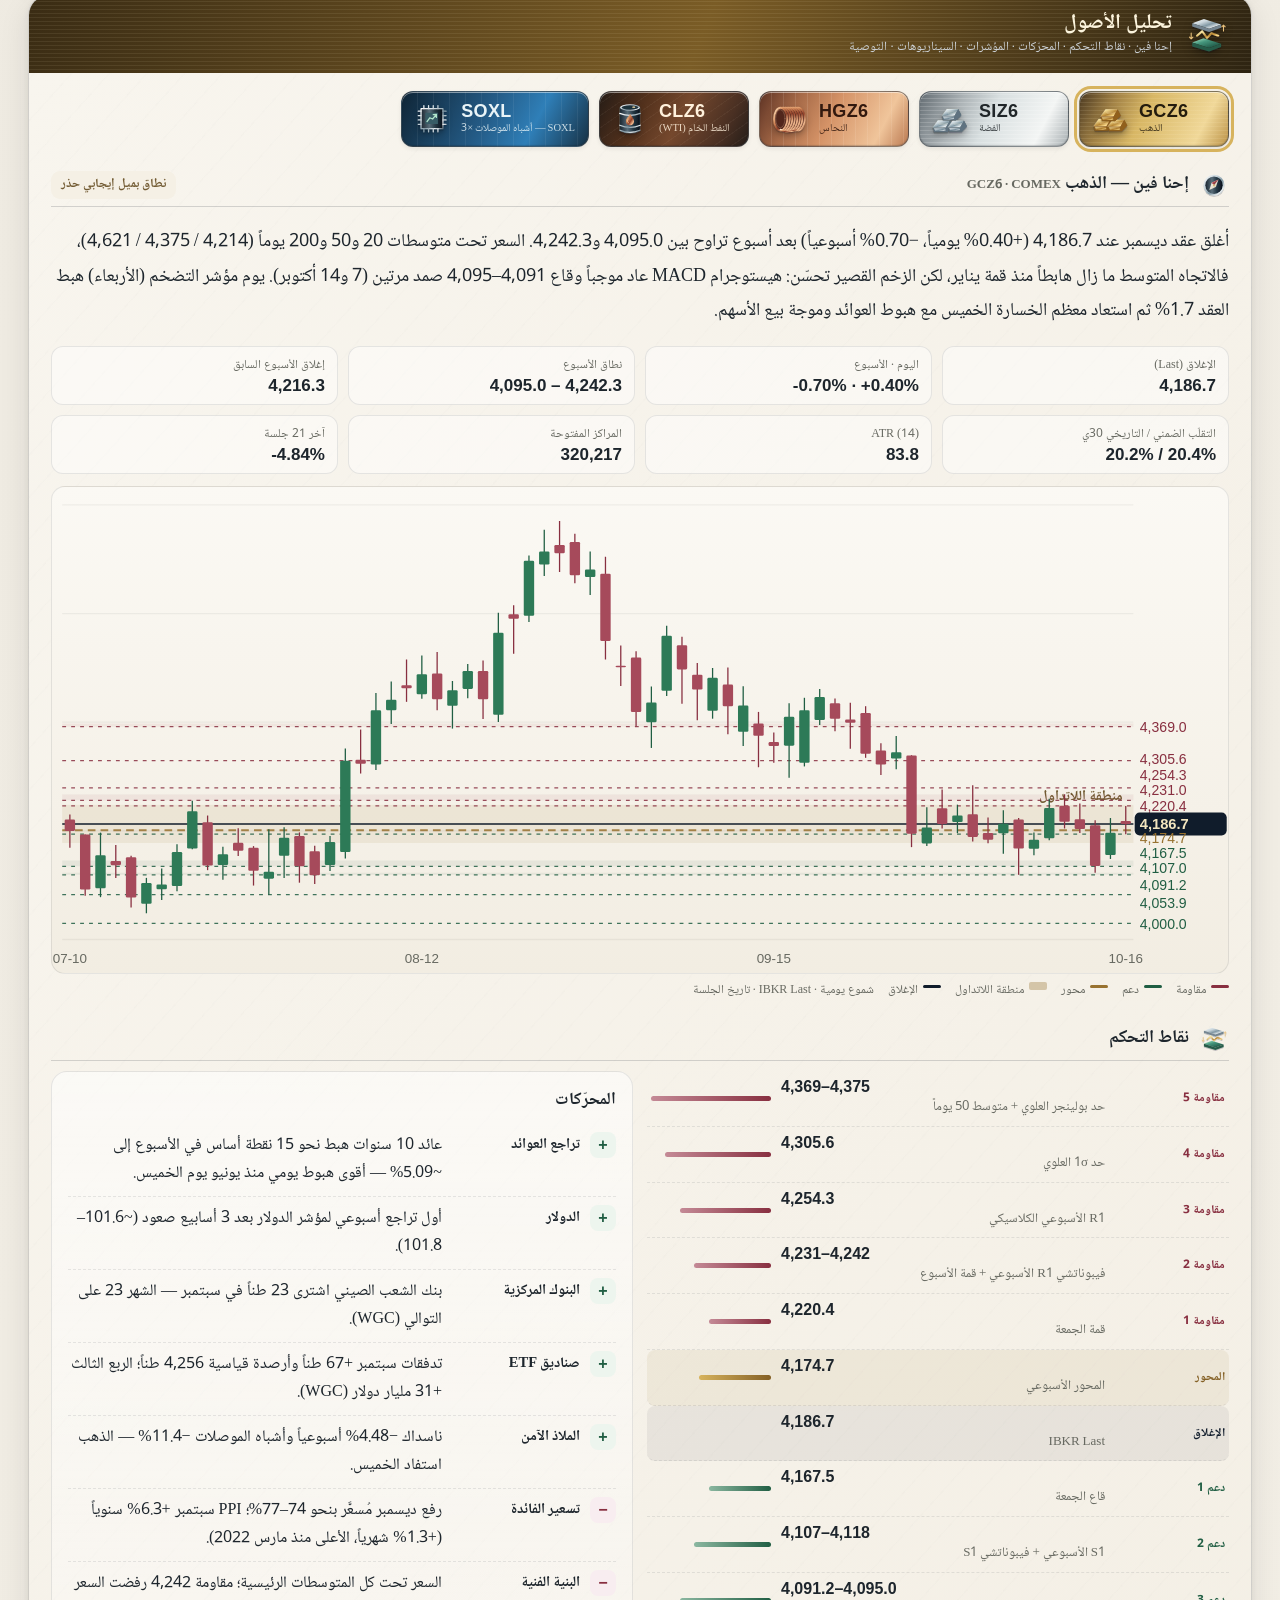
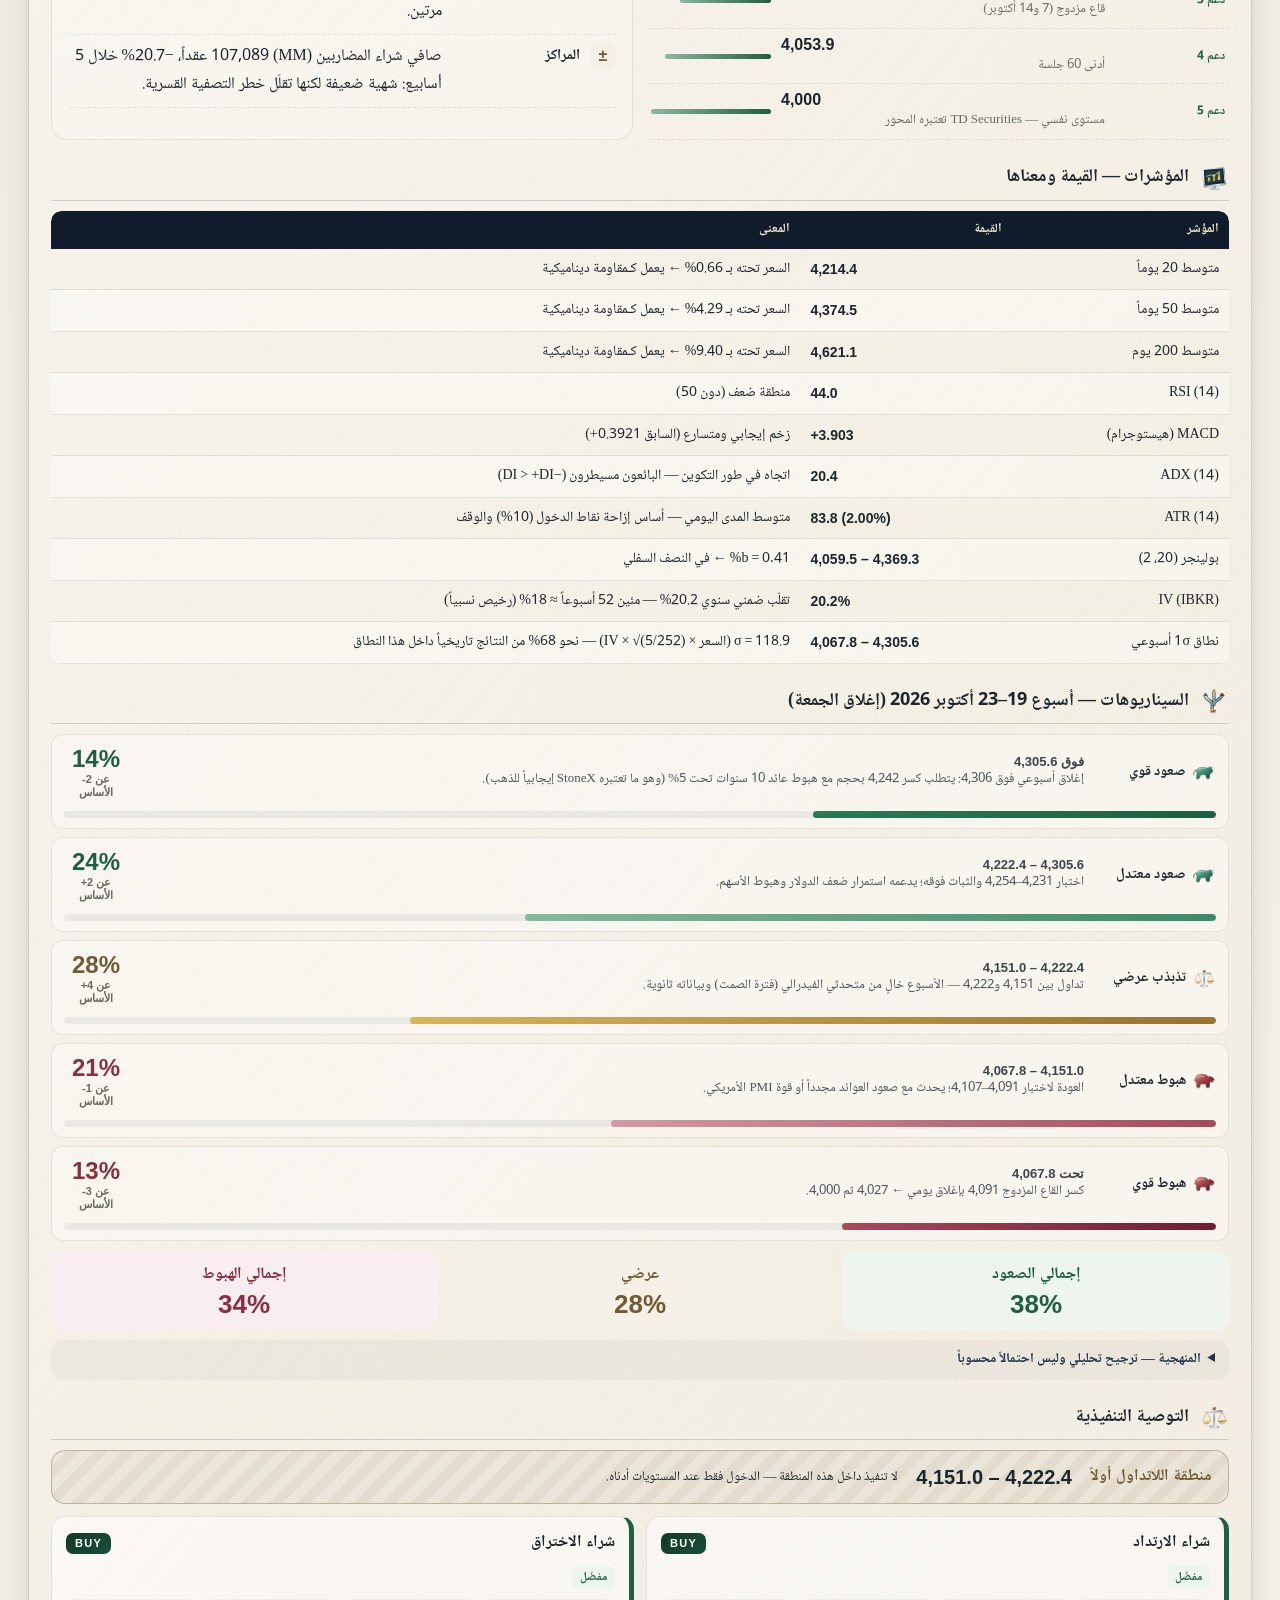
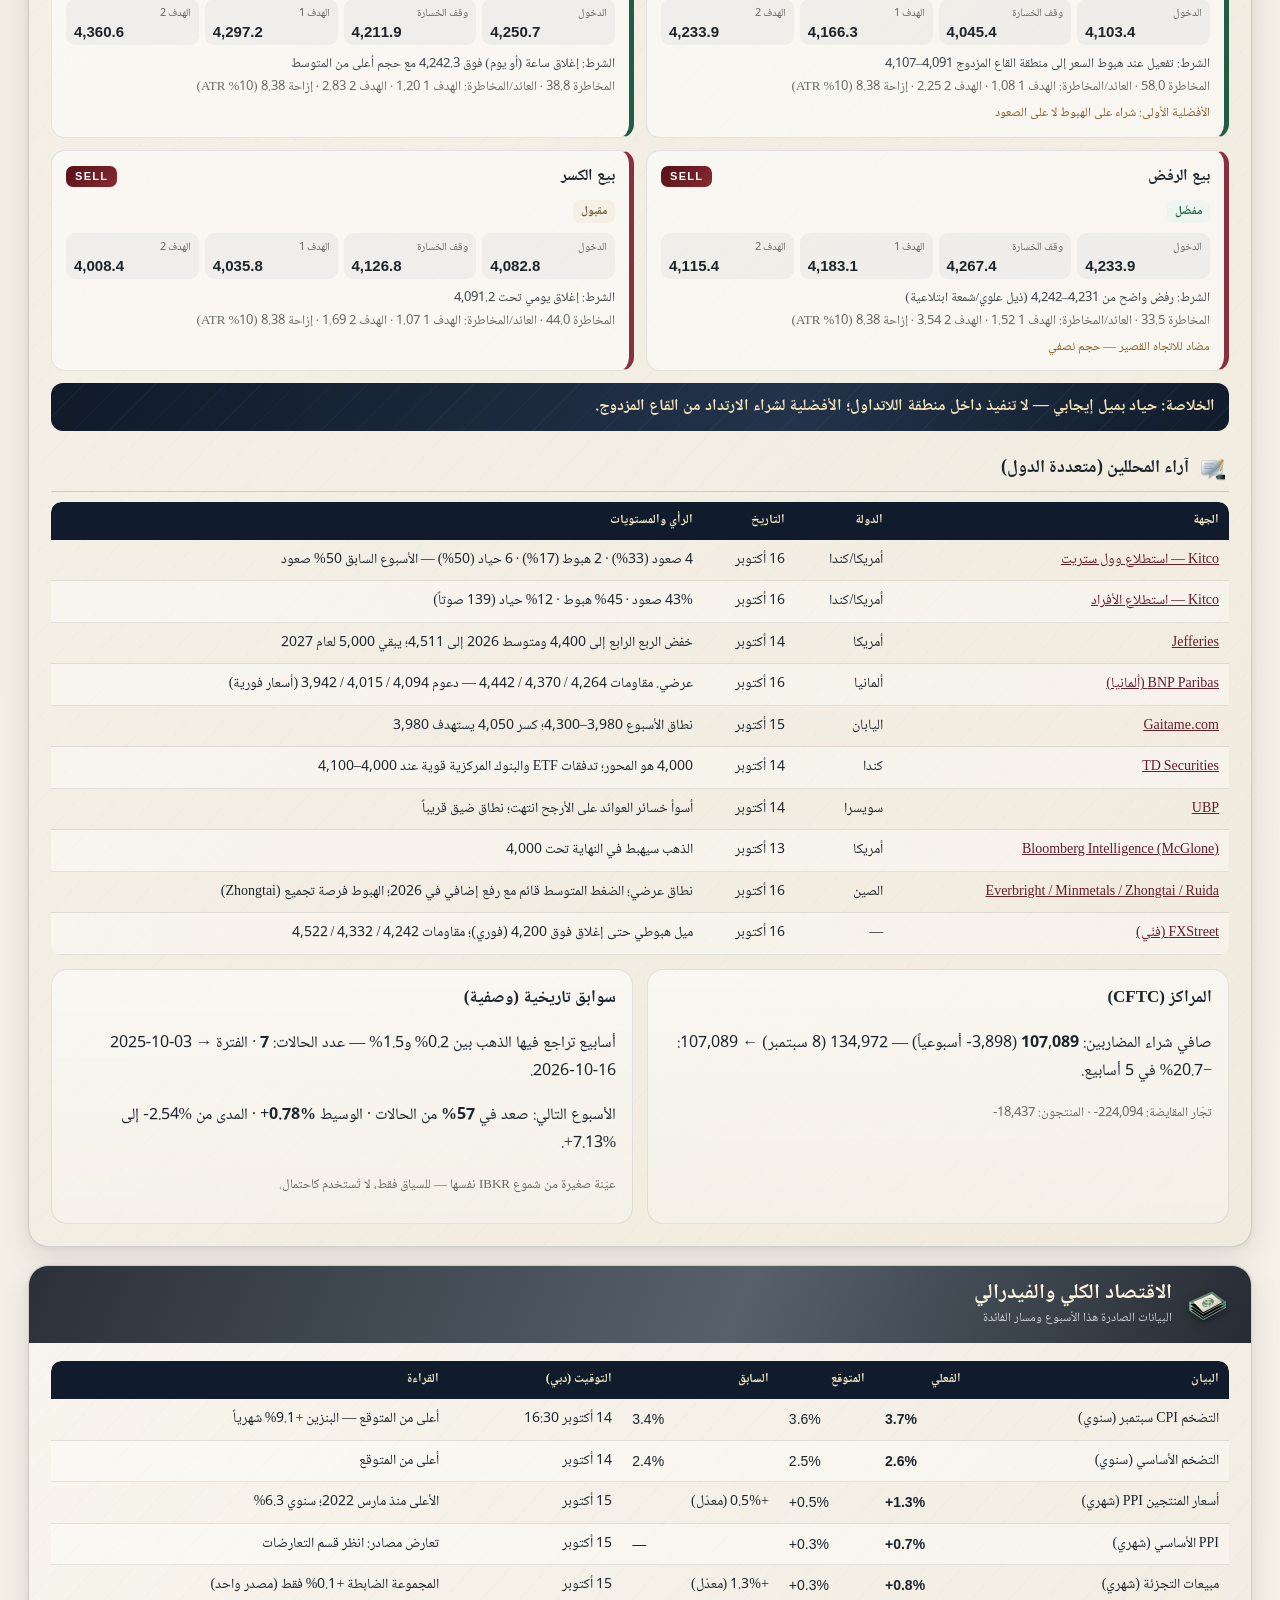
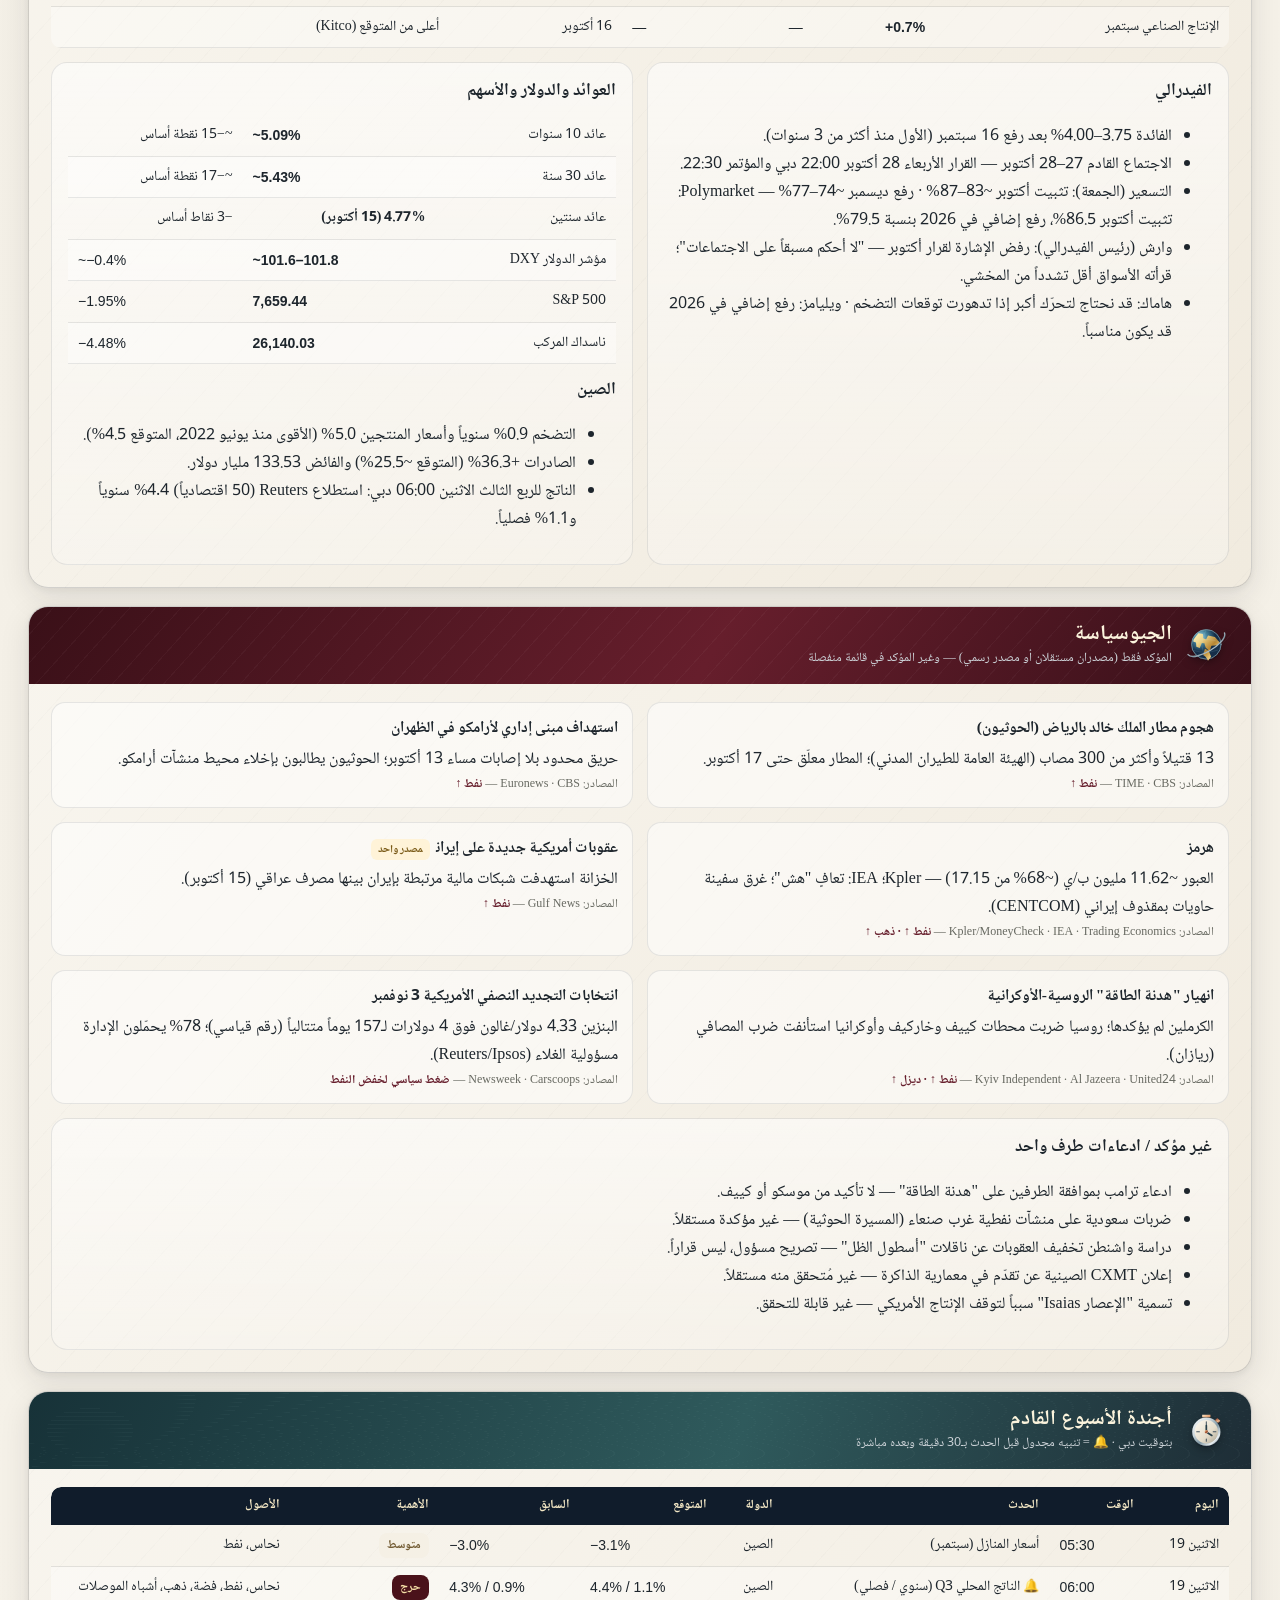
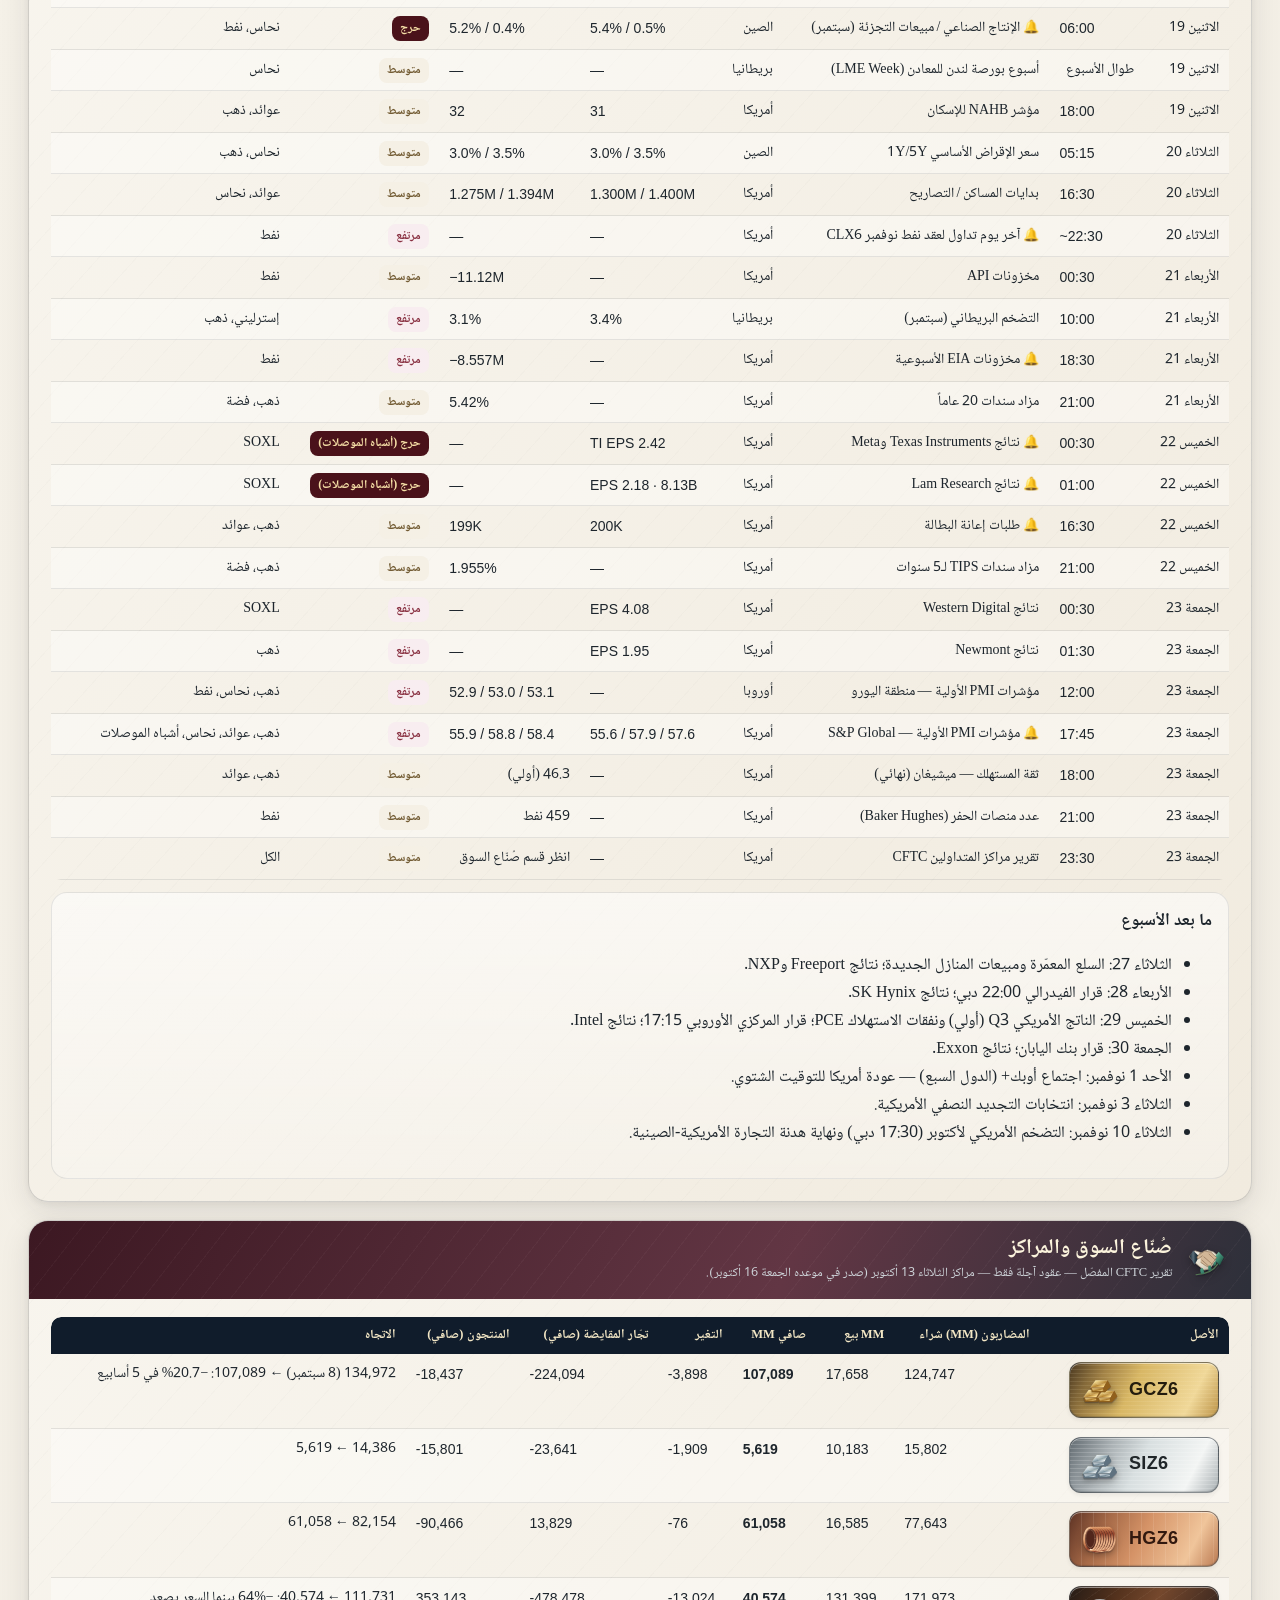
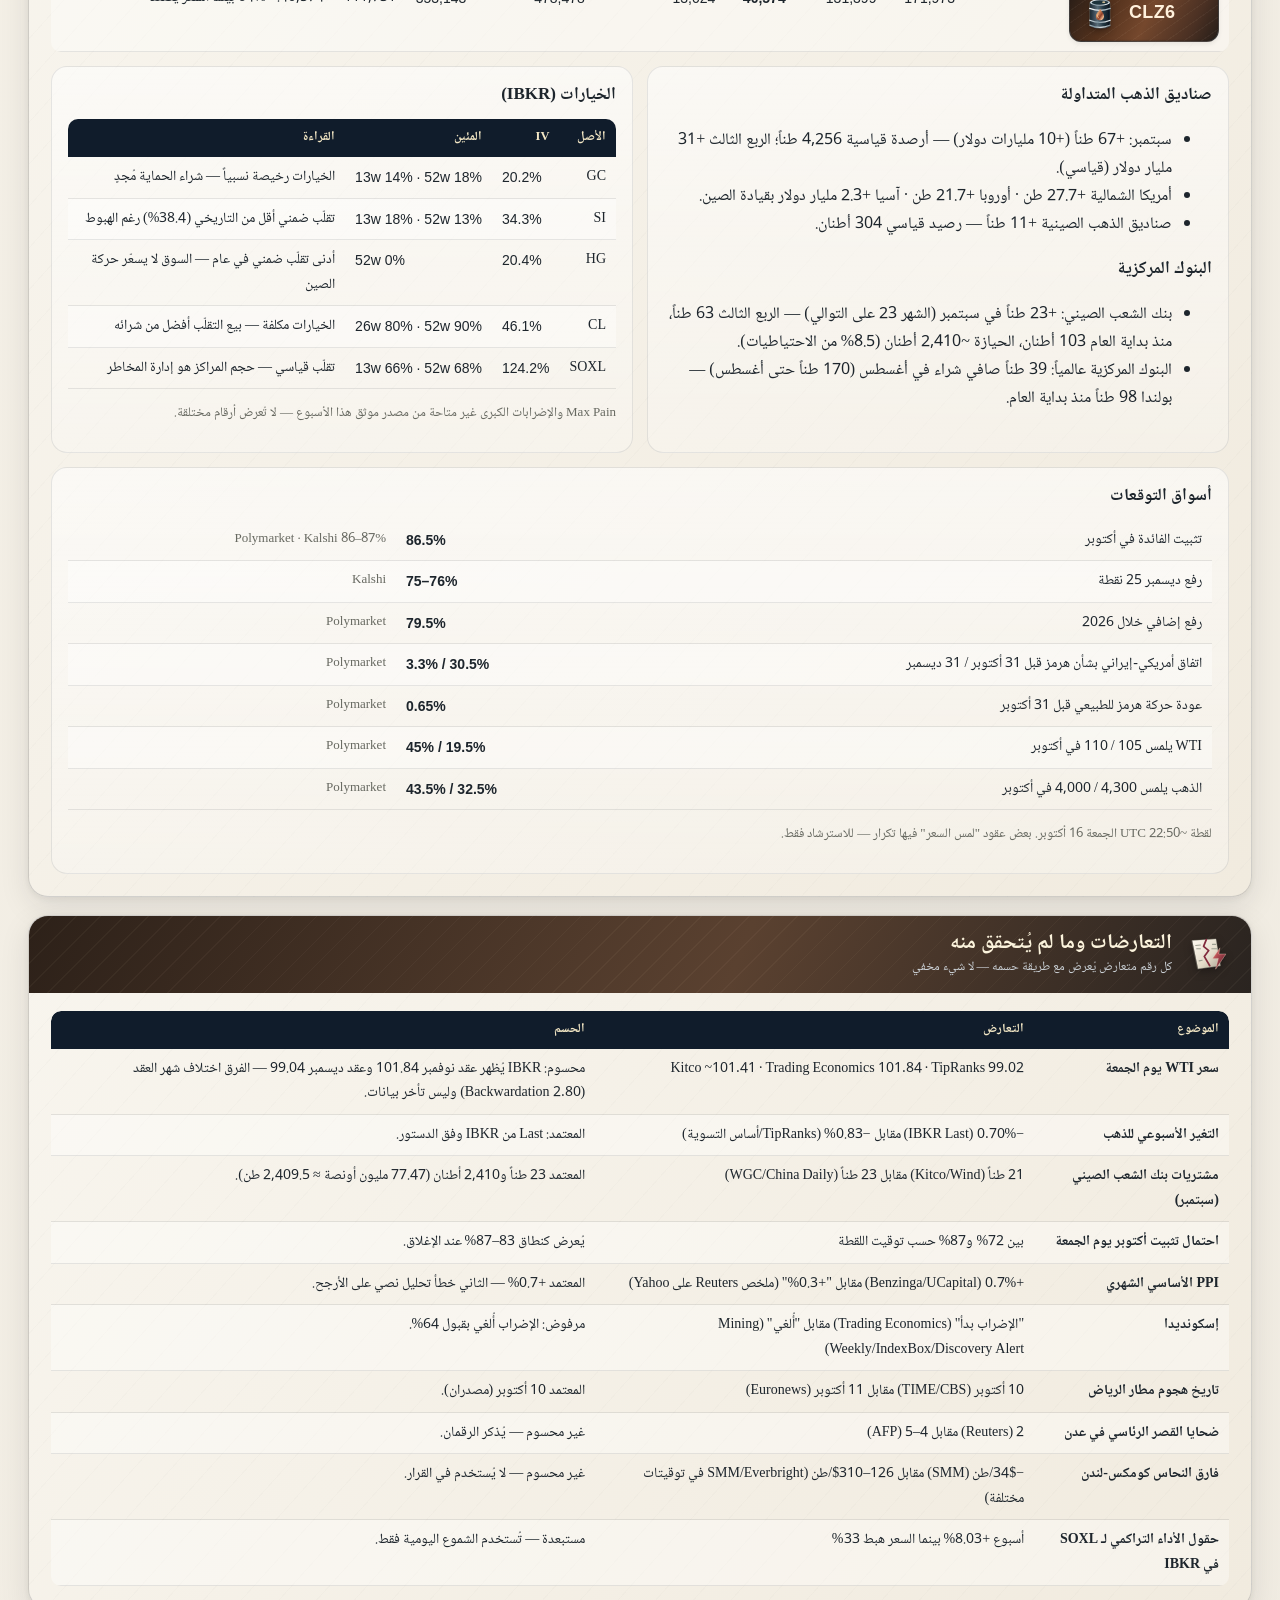
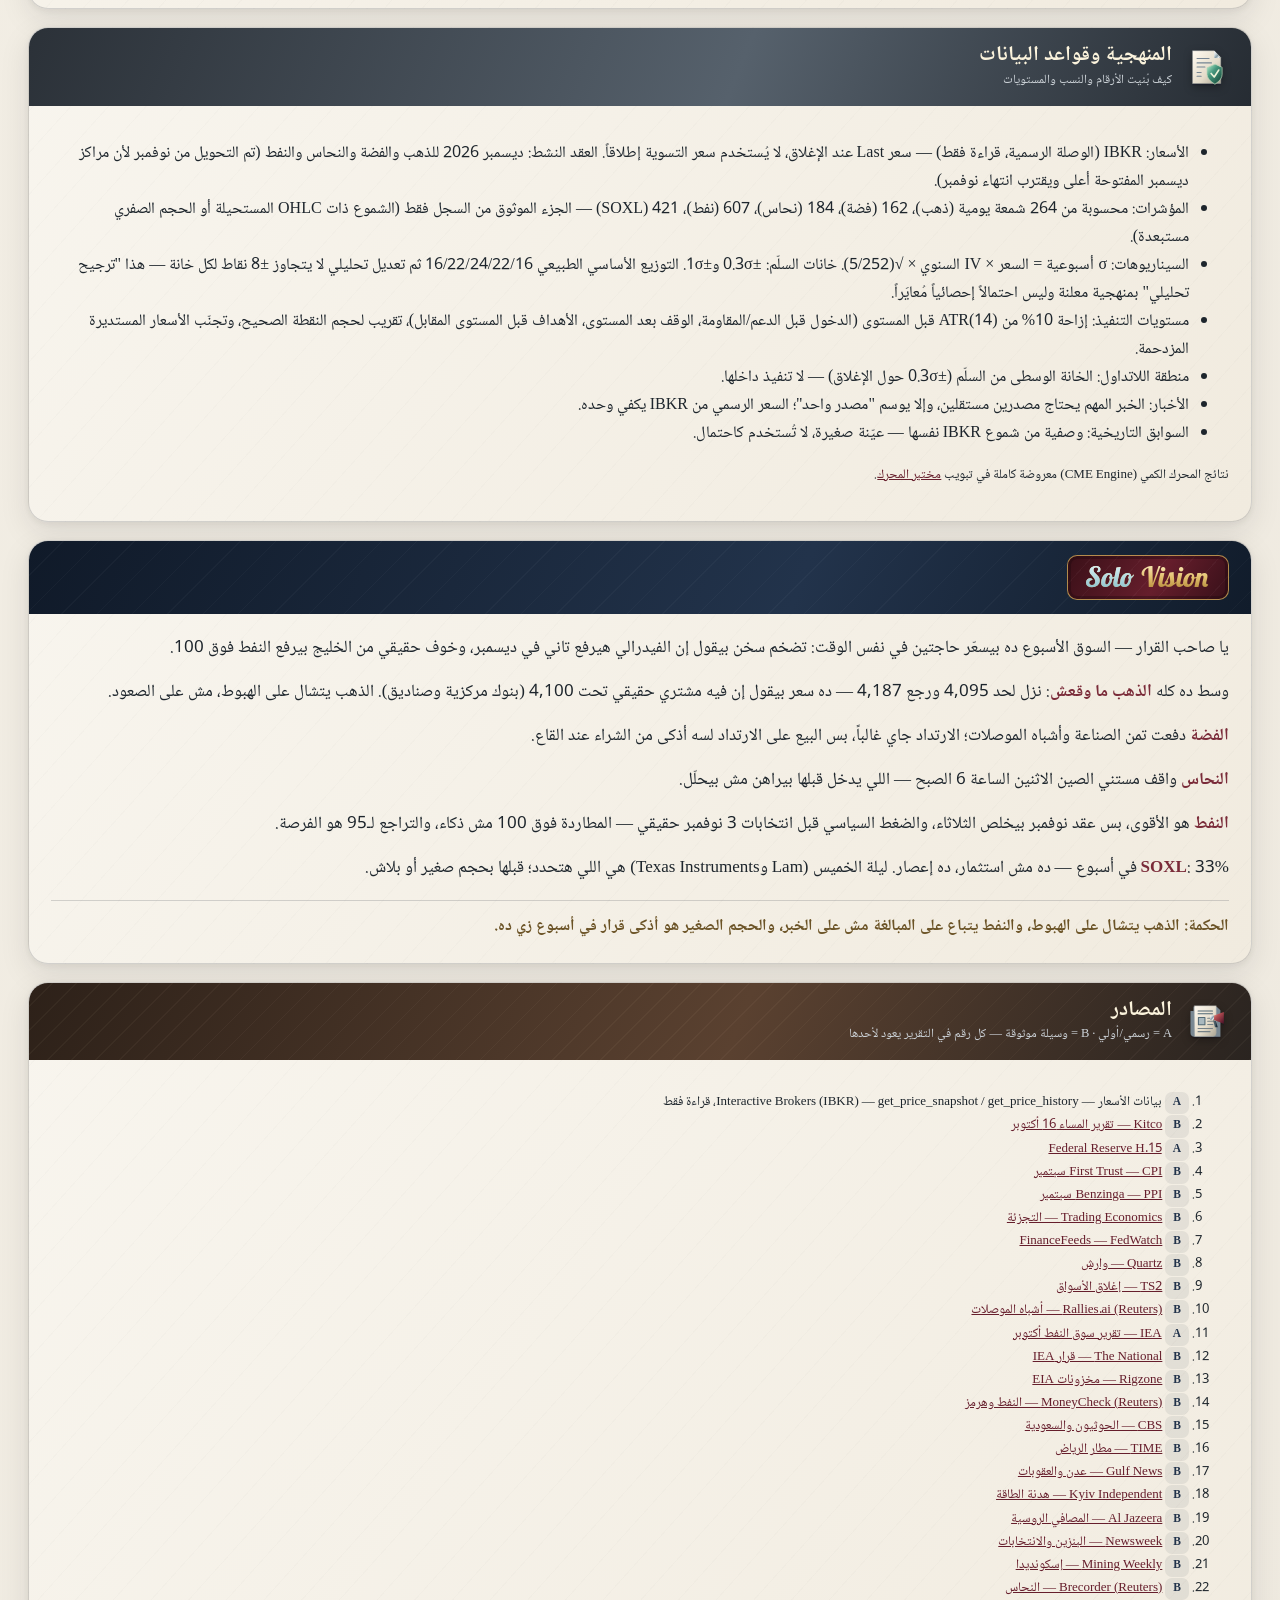
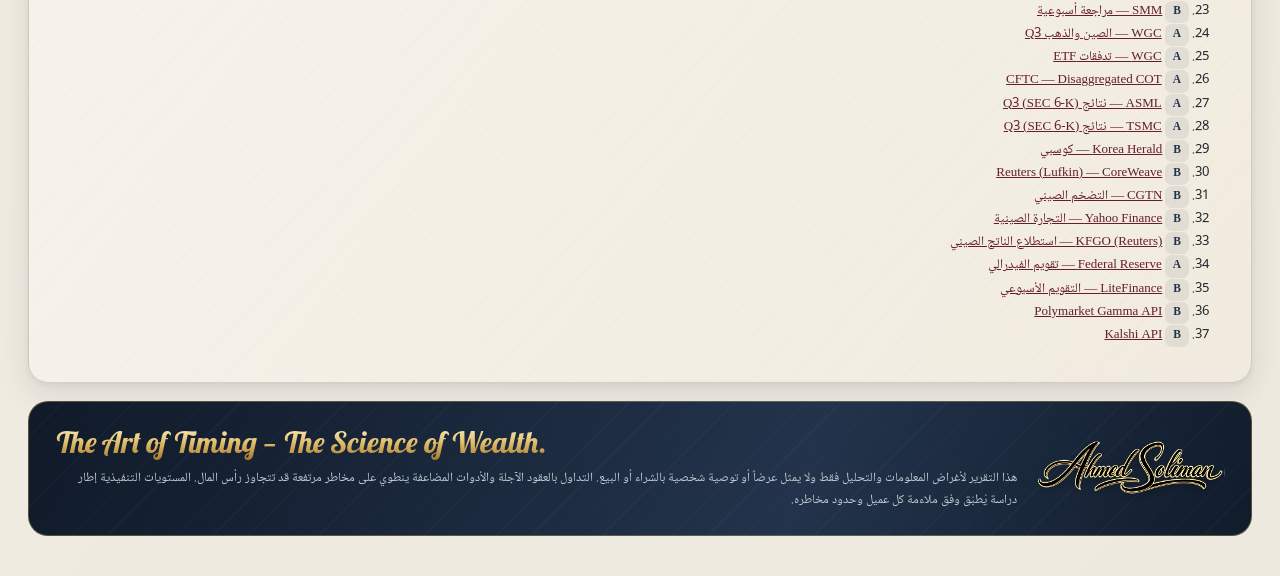
==== commit a93f2e29: "Scheduled tasks wired: alerts schedule, on-demand id, test-slot support, alert slots per event time " ====
--- a/docs/index.html
+++ b/docs/index.html
@@ -9,7 +9,7 @@
 <link rel="icon" href="assets/img/favicon.png">
 <link rel="preconnect" href="https://fonts.googleapis.com"><link rel="preconnect" href="https://fonts.gstatic.com" crossorigin>
 <link href="https://fonts.googleapis.com/css2?family=Lobster+Two:ital@1&family=Playfair+Display:wght@700&display=swap" rel="stylesheet">
-<link rel="stylesheet" href="app.css?v=1">
+<link rel="stylesheet" href="app.css?v=2">
 </head>
 <body>
 <div class="wrap">
@@ -57,6 +57,6 @@
     </div>
   </footer>
 </main>
-<script src="app.js?v=1"></script>
+<script src="app.js?v=2"></script>
 </body>
 </html>
